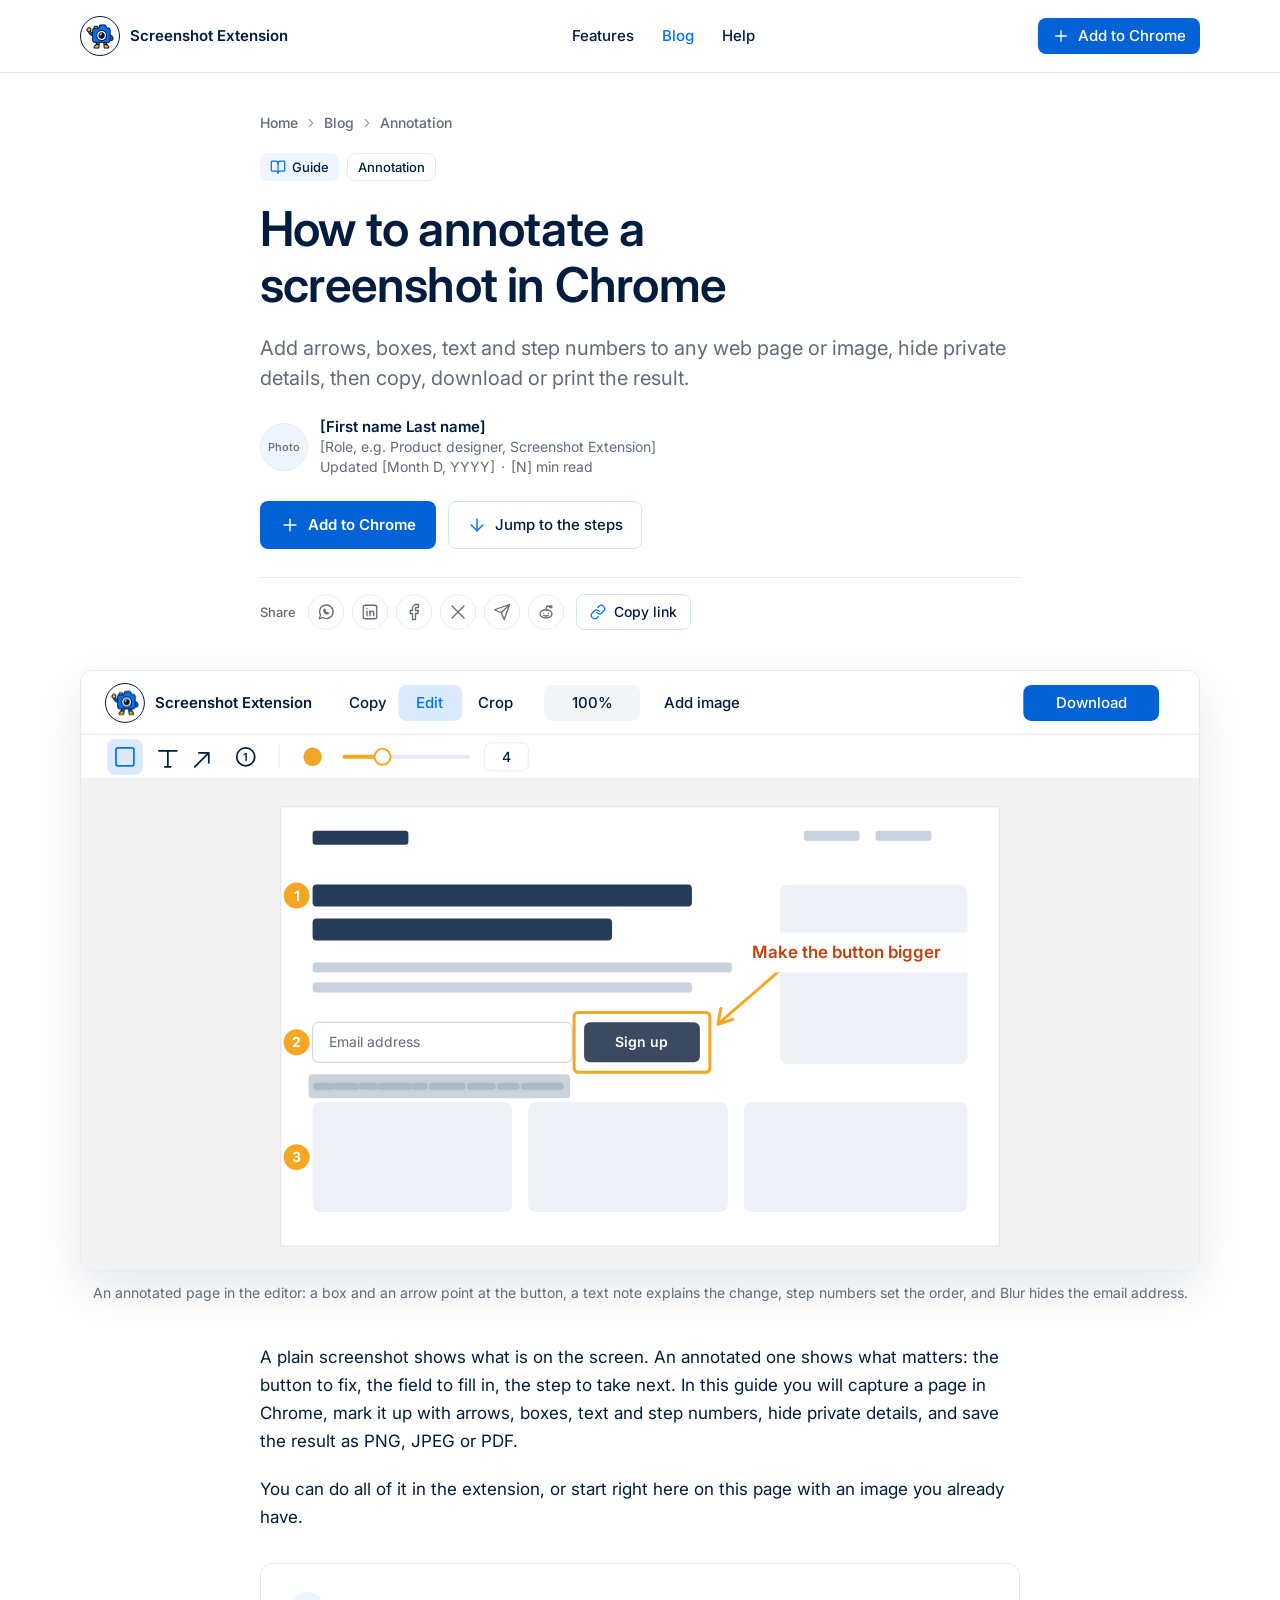
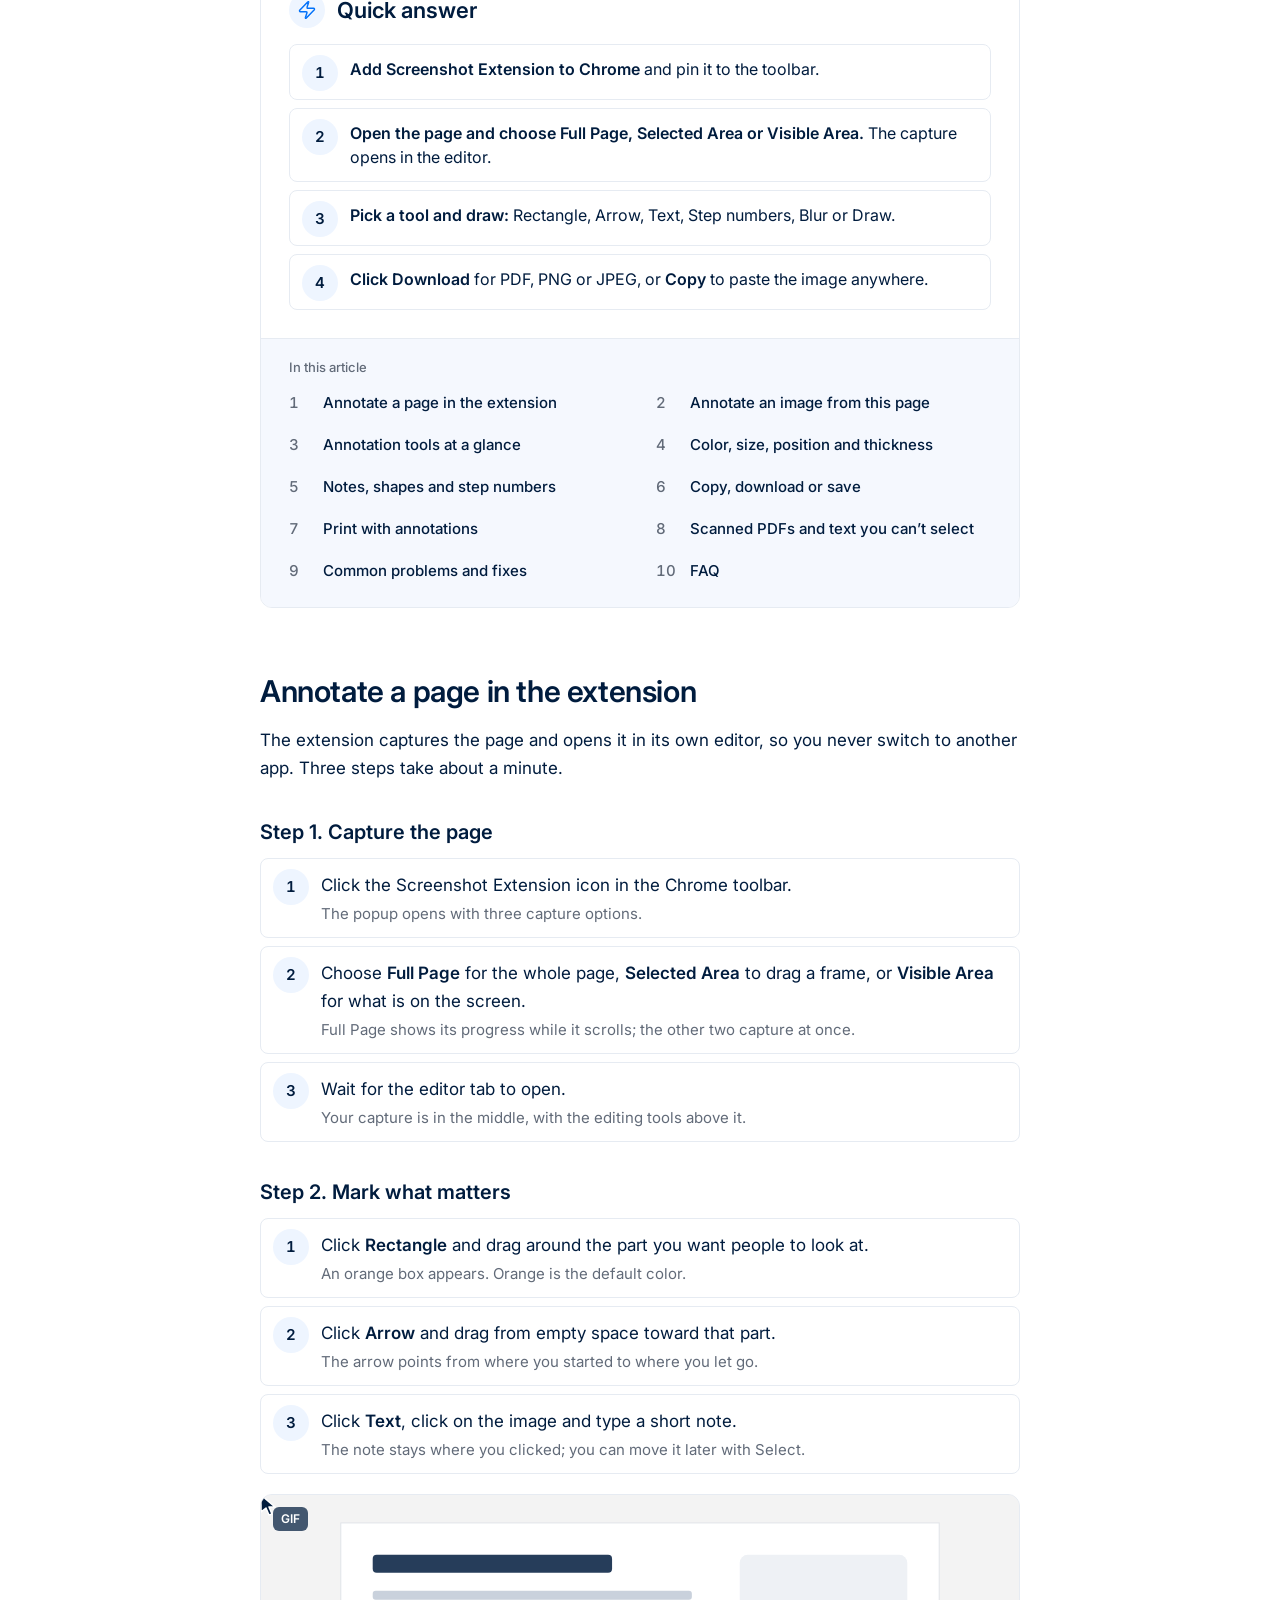
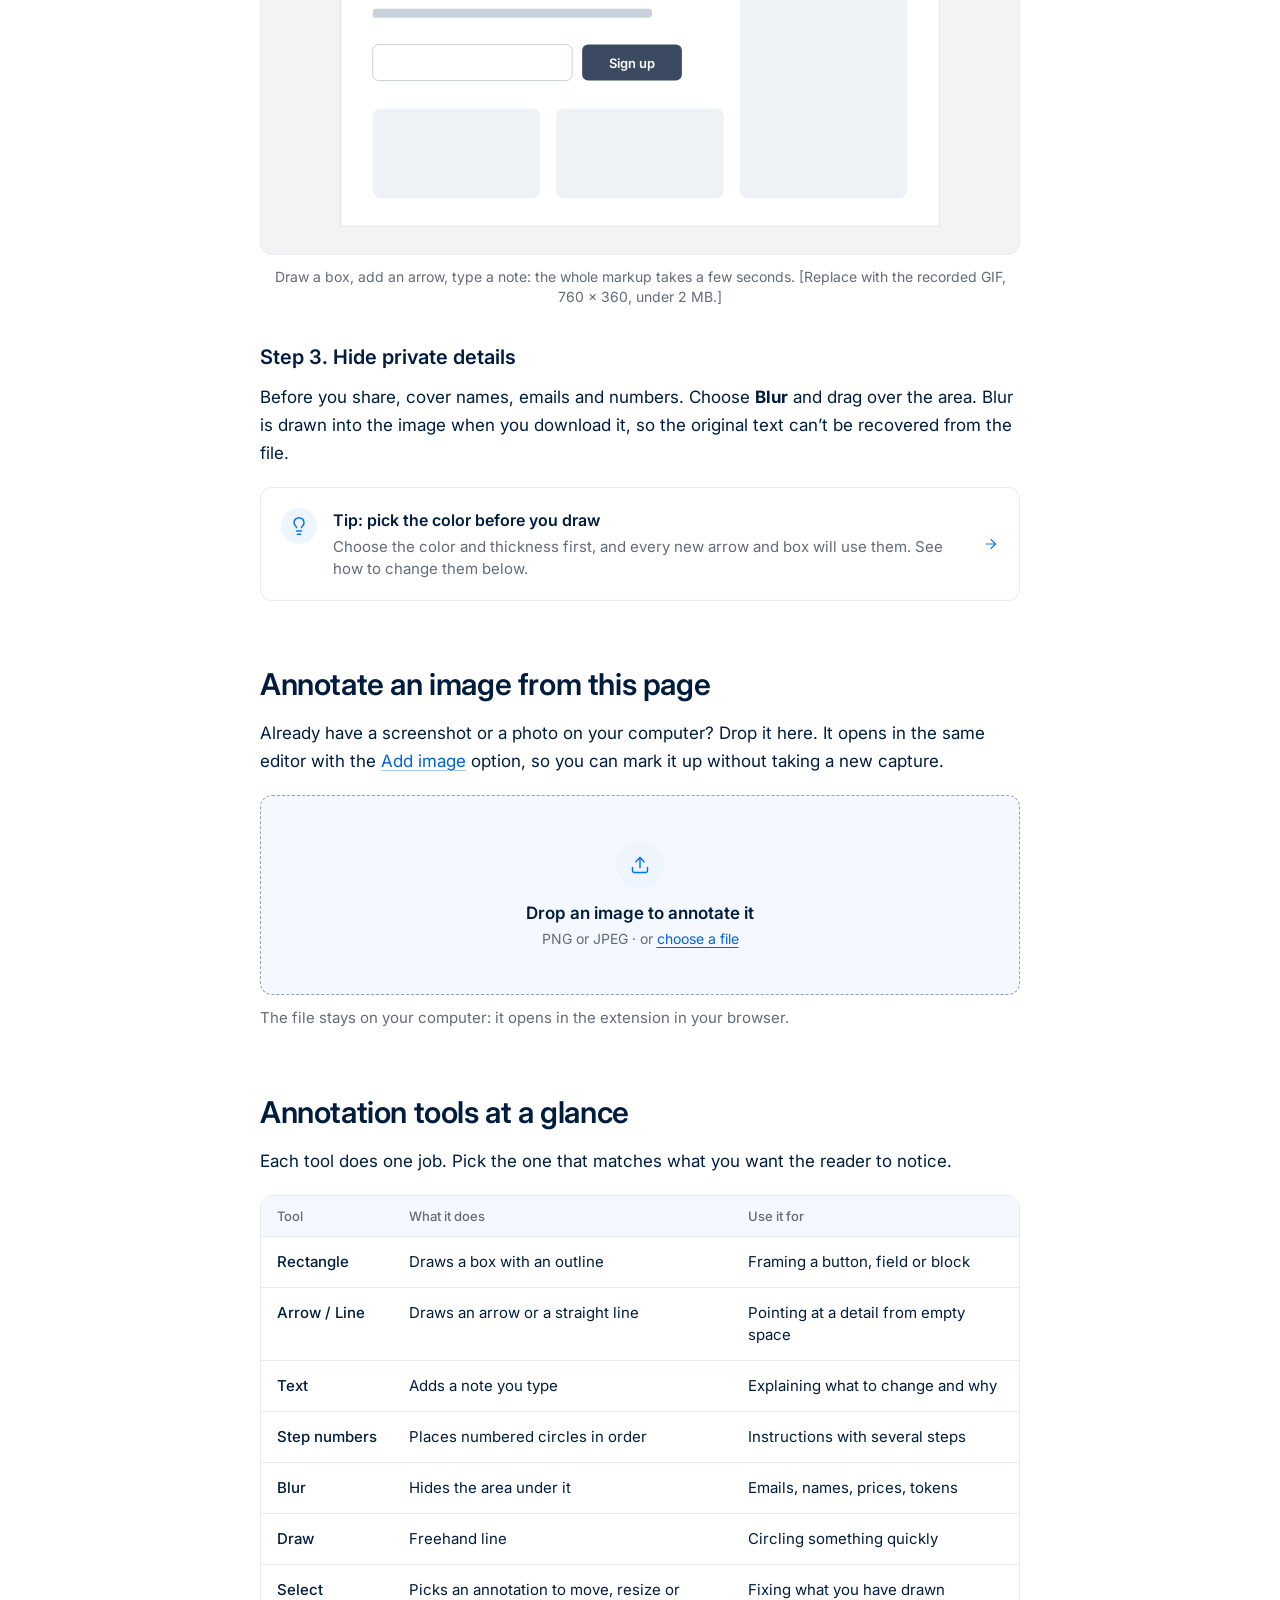
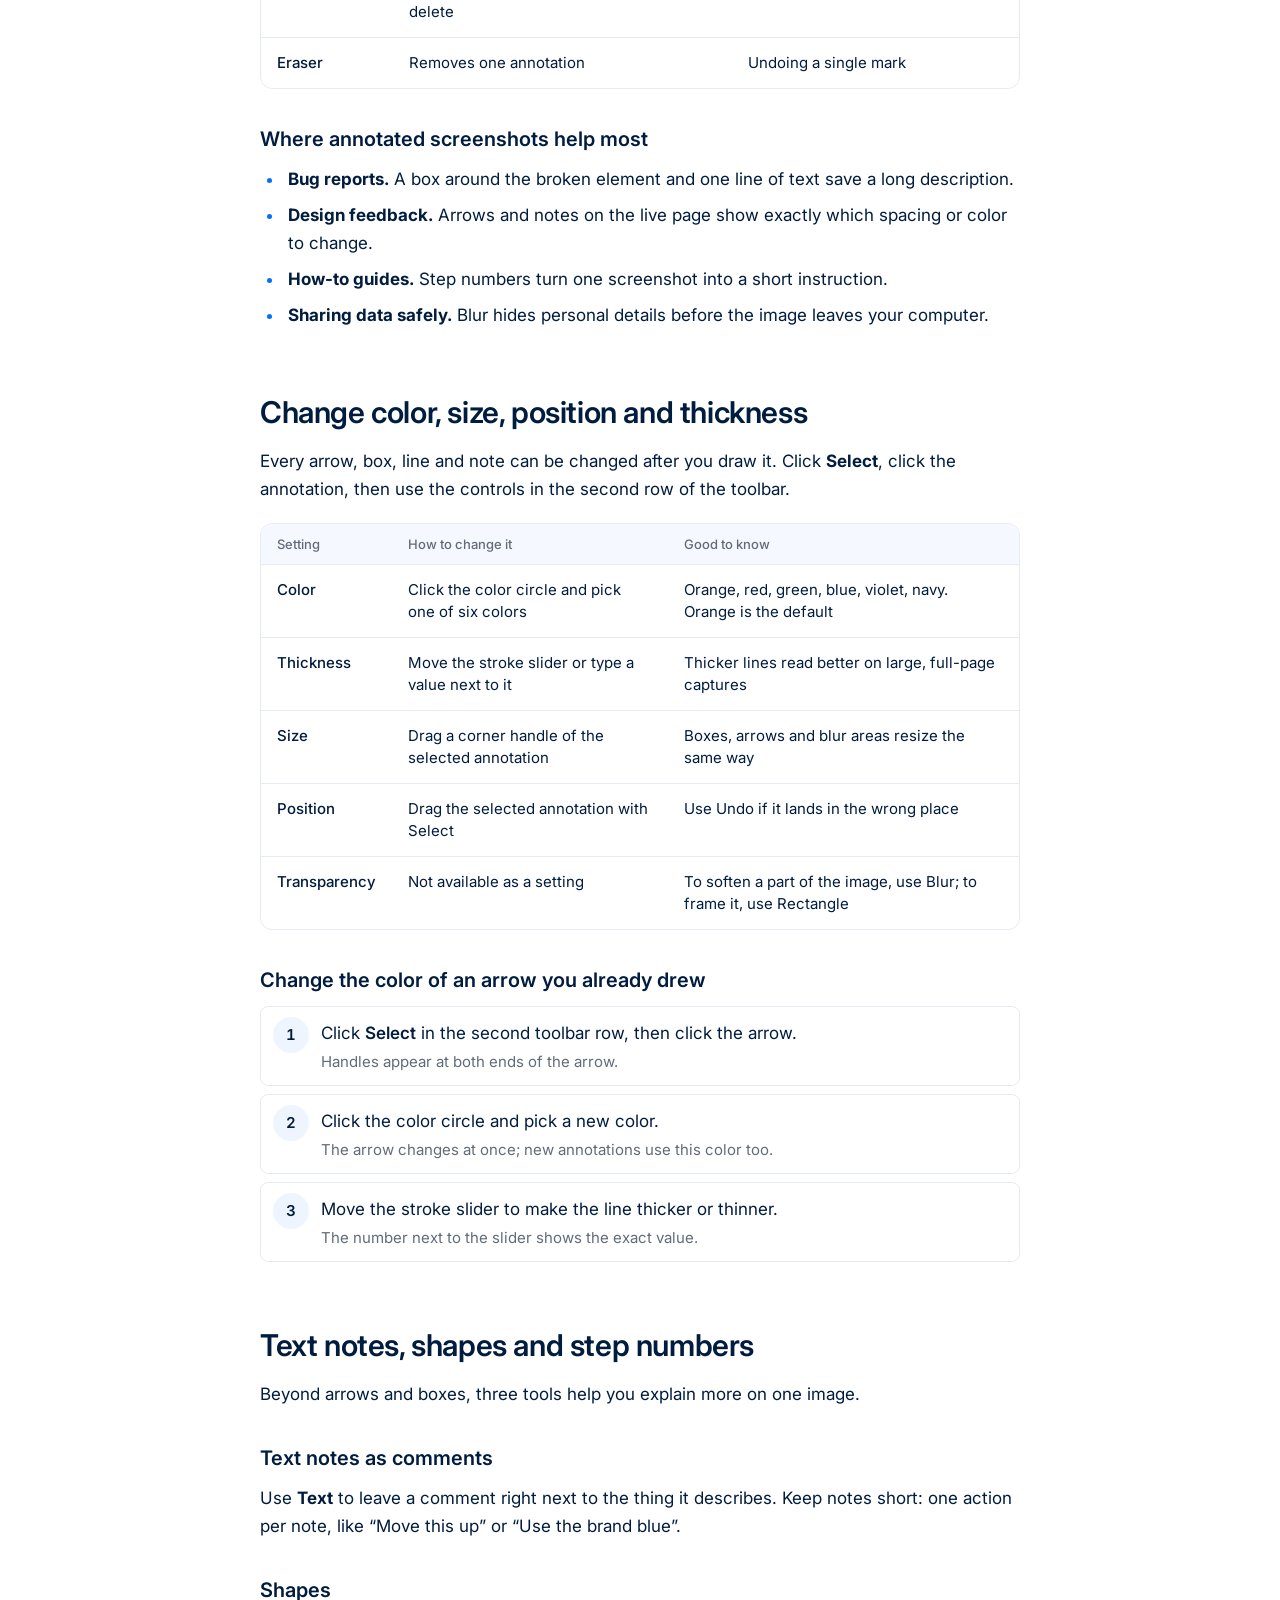
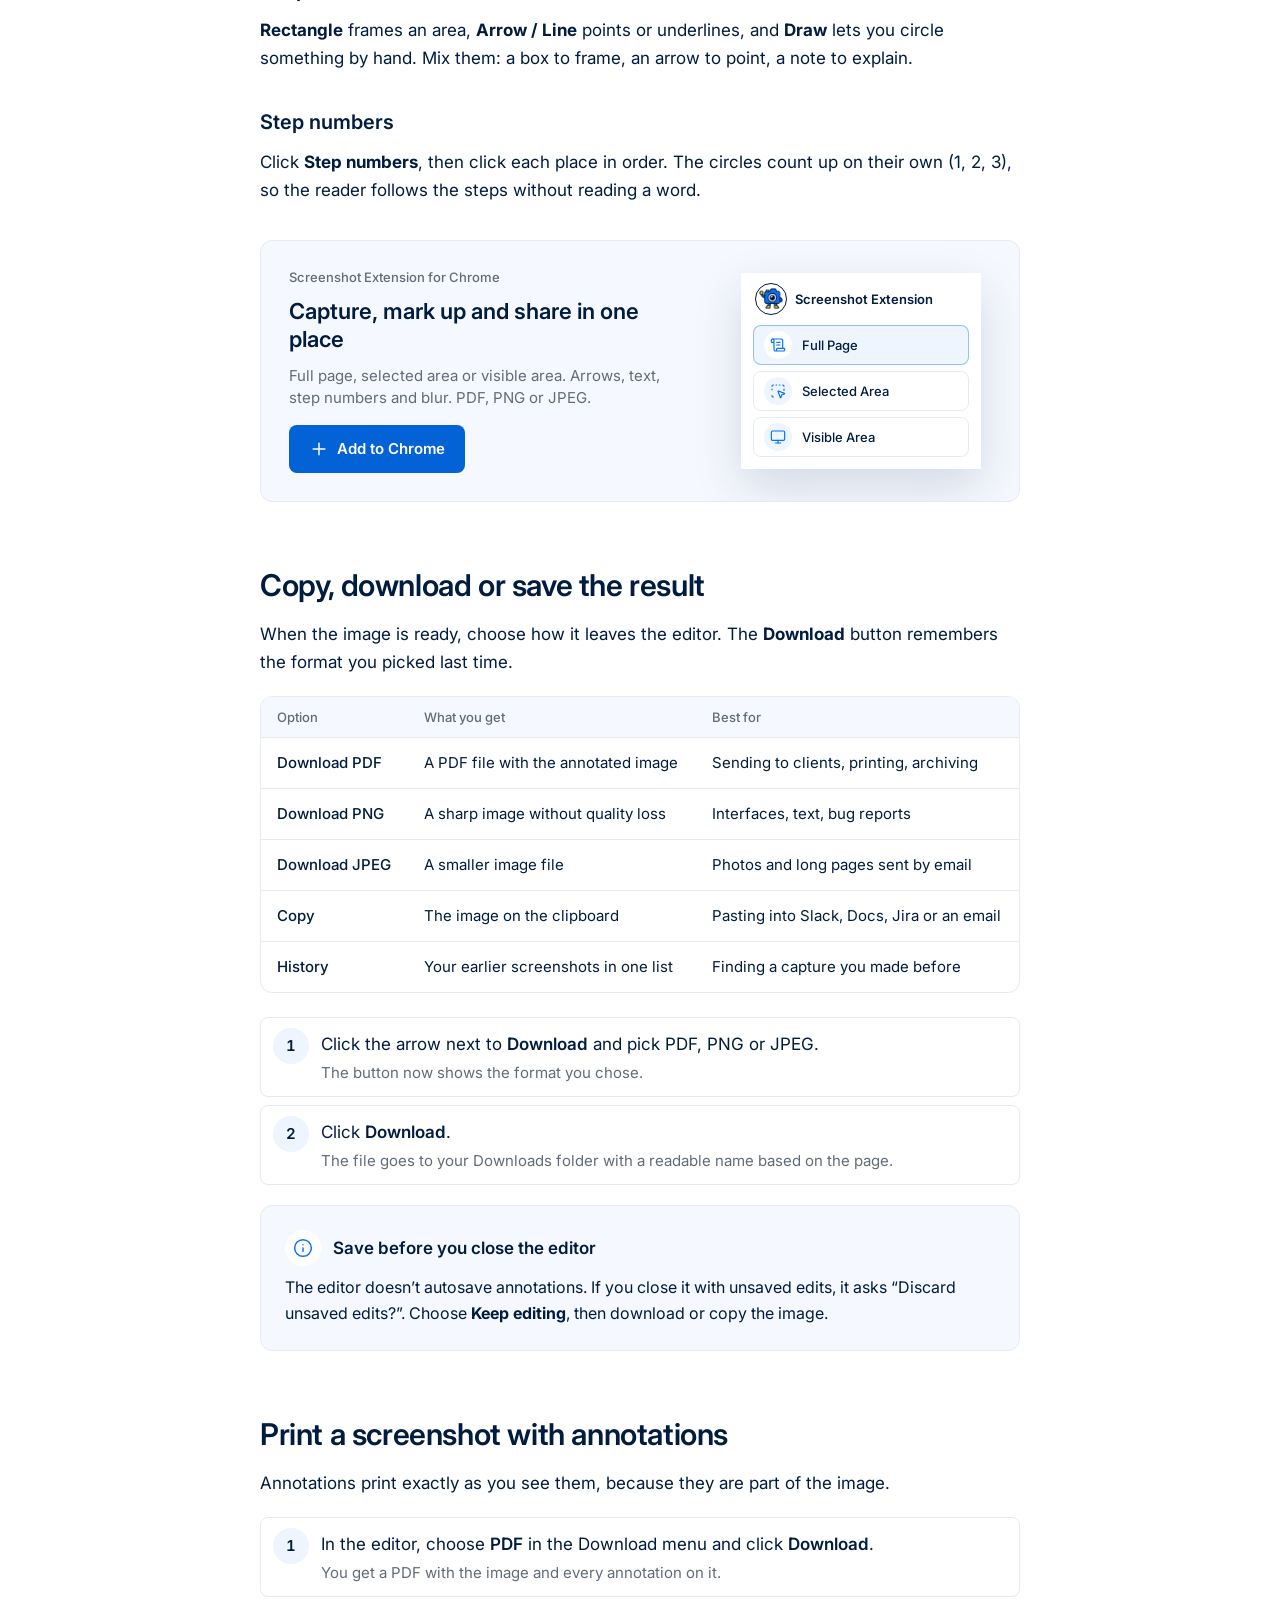
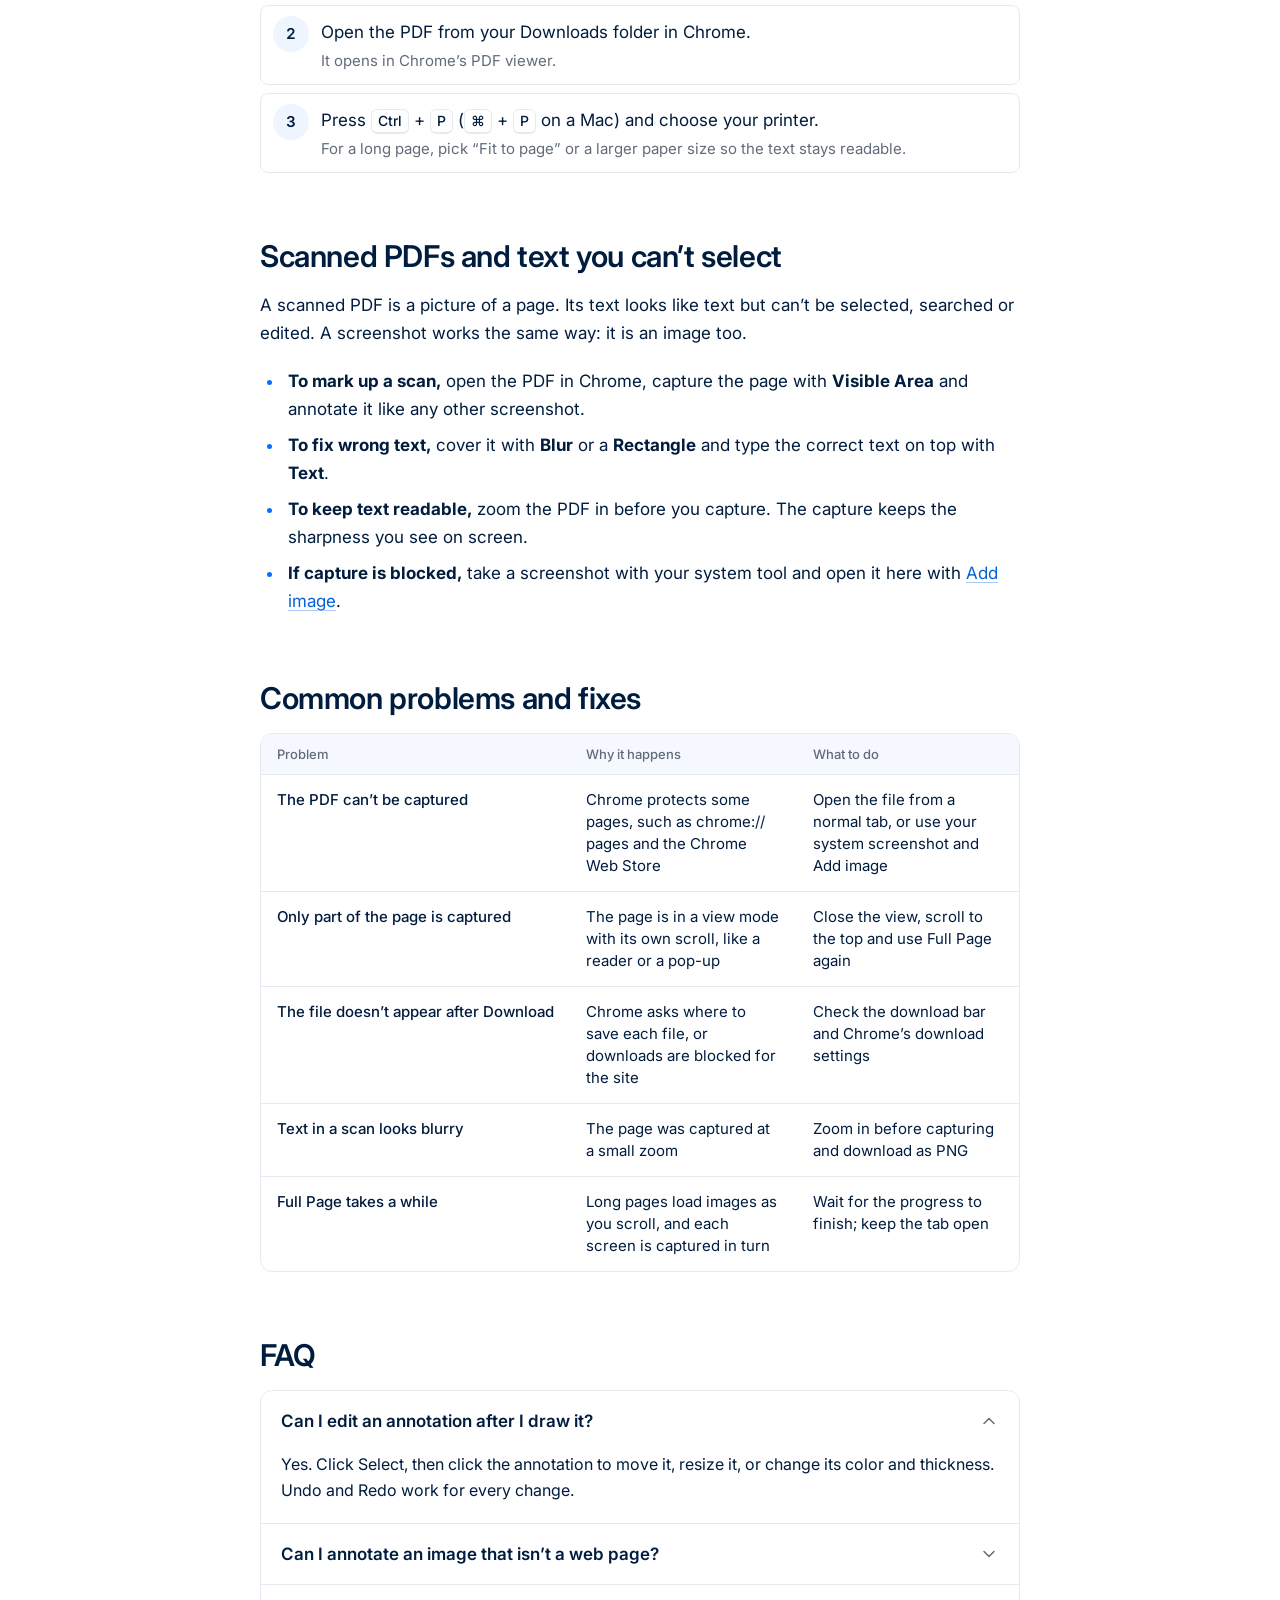
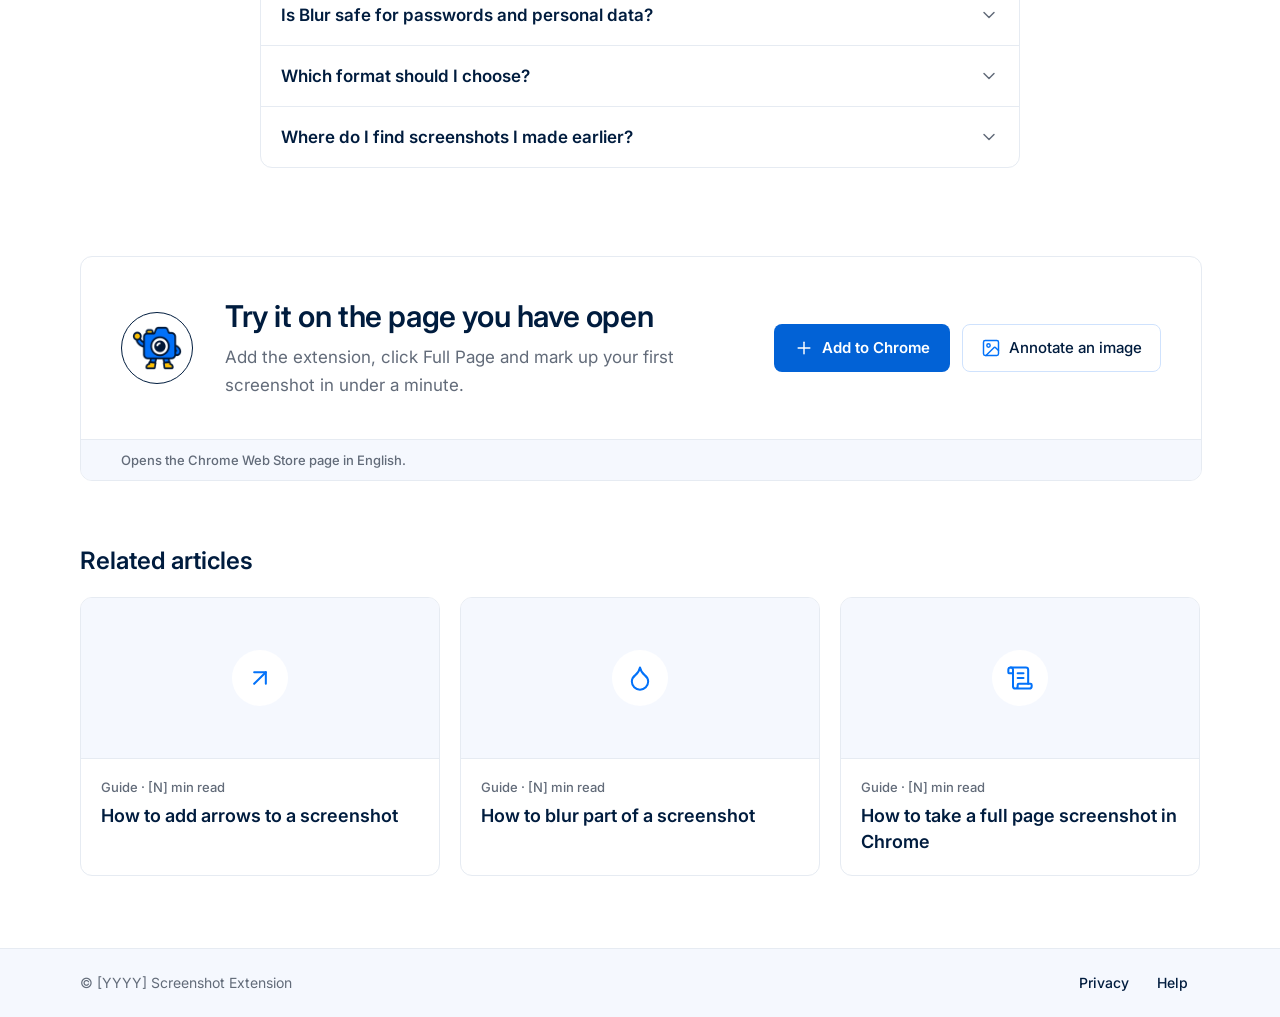
==== article-template/index.html @ 95da374b "Add article template preview with noindex" ====
<!doctype html>
<html lang="en">
<head>
<meta charset="utf-8">
<meta name="robots" content="noindex, nofollow, noimageindex">
<meta name="viewport" content="width=device-width, initial-scale=1">
<title>How to annotate a screenshot in Chrome — Screenshot Extension</title>
<meta name="description" content="Add arrows, boxes, text and step numbers to any web page or image, hide private details, then copy, download or print the result.">
<link rel="preconnect" href="https://fonts.googleapis.com">
<link rel="preconnect" href="https://fonts.gstatic.com" crossorigin>
<link rel="stylesheet" href="https://fonts.googleapis.com/css2?family=Inter:wght@400;500;600&amp;display=swap">
<link rel="stylesheet" href="styles.css">
<script src="script.js" defer></script>
</head>
<body>

<div style="width: 100%; background: #FFFFFF;">

<!-- ============ SITE HEADER ============ -->
<header style="border-bottom: 1px solid #E6EBF2; background: #FFFFFF;">
 <div class="wrap" style="height: 72px; display: flex; align-items: center; justify-content: space-between; gap: 16px;">
  <a href="#" style="display: flex; align-items: center; gap: 10px;" aria-label="Screenshot Extension home">
   <span style="width: 40px; height: 40px; flex-shrink: 0; display: grid; place-items: center; border: 1px solid #001C3E; border-radius: 50%; box-sizing: border-box;"><img src="assets/mascot.png" alt="" style="width: 28px; height: 25px; object-fit: contain; display: block;"></span>
   <span class="hide-xs" style="font-weight: 600; font-size: 15px; line-height: 20px; color: #001C3E; white-space: nowrap;">Screenshot Extension</span>
  </a>
  <nav aria-label="Site" class="hide-sm" style="display: flex; align-items: center; gap: 4px;">
   <a class="nav-link" href="#">Features</a>
   <a class="nav-link" href="#" aria-current="page" style="color: #0372F9;">Blog</a>
   <a class="nav-link" href="#">Help</a>
  </nav>
  <a class="btn-primary sm" href="https://chromewebstore.google.com/detail/screenshot-extension/mfinafjkbligcjbccappofiadgelfnbb?hl=en">
   <svg width="18" height="18" viewBox="0 0 24 24" fill="none" stroke="currentColor" stroke-width="1.75" stroke-linecap="round" stroke-linejoin="round" aria-hidden="true"><path d="M5 12h14"></path><path d="M12 5v14"></path></svg>
   Add to Chrome
  </a>
 </div>
</header>

<main>
<article>

<!-- ============ TOP: HERO ============ -->
<header style="padding: 40px 0 40px;">
 <div class="wrap">
  <div class="col" style="display: flex; flex-direction: column; gap: 20px;">

   <nav aria-label="Breadcrumb">
    <ol style="margin: 0; padding: 0; list-style: none; display: flex; flex-wrap: wrap; align-items: center; gap: 6px; font-size: 14px; line-height: 20px; font-weight: 500; color: #626B79;">
     <li><a href="#" style="color: #626B79;">Home</a></li>
     <li aria-hidden="true" style="display: flex;"><svg width="14" height="14" viewBox="0 0 24 24" fill="none" stroke="#94A0B2" stroke-width="2" stroke-linecap="round" stroke-linejoin="round"><path d="m9 18 6-6-6-6"></path></svg></li>
     <li><a href="#" style="color: #626B79;">Blog</a></li>
     <li aria-hidden="true" style="display: flex;"><svg width="14" height="14" viewBox="0 0 24 24" fill="none" stroke="#94A0B2" stroke-width="2" stroke-linecap="round" stroke-linejoin="round"><path d="m9 18 6-6-6-6"></path></svg></li>
     <li><a href="#" style="color: #626B79;">Annotation</a></li>
    </ol>
   </nav>

   <div style="display: flex; flex-wrap: wrap; gap: 8px;">
    <span class="tag type"><svg width="16" height="16" viewBox="0 0 24 24" fill="none" stroke="#0372F9" stroke-width="1.875" stroke-linecap="round" stroke-linejoin="round" aria-hidden="true"><path d="M12 7v14"></path><path d="M3 18a1 1 0 0 1-1-1V4a1 1 0 0 1 1-1h5a4 4 0 0 1 4 4 4 4 0 0 1 4-4h5a1 1 0 0 1 1 1v13a1 1 0 0 1-1 1h-6a3 3 0 0 0-3 3 3 3 0 0 0-3-3z"></path></svg>Guide</span>
    <a class="tag cat" href="#">Annotation</a>
   </div>

   <h1 id="article-title" class="h1" style="margin: 0; font-size: 48px; line-height: 56px; font-weight: 600; letter-spacing: -0.8px; color: #001C3E; text-wrap: balance;">How to annotate a screenshot in Chrome</h1>

   <p style="margin: 0; font-size: 20px; line-height: 30px; font-weight: 400; color: #626B79;">Add arrows, boxes, text and step numbers to any web page or image, hide private details, then copy, download or print the result.</p>

   <div style="display: flex; align-items: center; gap: 12px; padding-top: 4px;">
    <div aria-hidden="true" style="width: 48px; height: 48px; flex-shrink: 0; border-radius: 50%; background: #EEF5FF; border: 1px solid #E6EBF2; box-sizing: border-box; display: grid; place-items: center; color: #626B79; font-size: 11px; line-height: 14px; font-weight: 500;">Photo</div>
    <div style="display: flex; flex-direction: column;">
     <a href="#" style="font-size: 15px; line-height: 20px; font-weight: 600;">[First name Last name]</a>
     <span class="meta">[Role, e.g. Product designer, Screenshot Extension]</span>
     <span class="meta" style="display: flex; flex-wrap: wrap; align-items: center; gap: 6px;"><span>Updated <time datetime="2026-10-28">[Month D, YYYY]</time></span><span aria-hidden="true">·</span><span>[N] min read</span></span>
    </div>
   </div>

   <!-- FIXED: the two hero actions (do not restyle, reorder or remove) -->
   <div style="display: flex; flex-wrap: wrap; gap: 12px; padding-top: 4px;">
    <a class="btn-primary" href="https://chromewebstore.google.com/detail/screenshot-extension/mfinafjkbligcjbccappofiadgelfnbb?hl=en">
     <svg width="20" height="20" viewBox="0 0 24 24" fill="none" stroke="currentColor" stroke-width="1.75" stroke-linecap="round" stroke-linejoin="round" aria-hidden="true"><path d="M5 12h14"></path><path d="M12 5v14"></path></svg>
     Add to Chrome
    </a>
    <a class="btn-quiet" href="#steps">
     <svg width="20" height="20" viewBox="0 0 24 24" fill="none" stroke="#0372F9" stroke-width="1.75" stroke-linecap="round" stroke-linejoin="round" aria-hidden="true"><path d="M12 5v14"></path><path d="m19 12-7 7-7-7"></path></svg>
     Jump to the steps
    </a>
   </div>

   <!-- Share panel -->
   <div role="group" aria-label="Share this article" style="display: flex; flex-wrap: wrap; align-items: center; gap: 8px; padding-top: 16px; border-top: 1px solid #E6EBF2; margin-top: 8px;">
    <span style="font-size: 13px; line-height: 16px; font-weight: 500; color: #626B79; margin-right: 4px;">Share</span>
    <a class="share-btn" href="#" aria-label="Share on WhatsApp"><svg viewBox="0 0 24 24" fill="none" stroke="currentColor" stroke-width="1.75" stroke-linecap="round" stroke-linejoin="round" aria-hidden="true"><path d="M3 21l1.65-4.8A9 9 0 1 1 7.8 19.4z"></path><path d="M9 9.5c.3 2.6 2.4 4.8 5 5.1l1.2-1.3-2-1-1 .8a4 4 0 0 1-1.9-1.9l.8-1-1-2z"></path></svg></a>
    <a class="share-btn" href="#" aria-label="Share on LinkedIn"><svg viewBox="0 0 24 24" fill="none" stroke="currentColor" stroke-width="1.75" stroke-linecap="round" stroke-linejoin="round" aria-hidden="true"><rect x="3" y="3" width="18" height="18" rx="3"></rect><path d="M8 11v6"></path><path d="M8 7.5v.01"></path><path d="M12 17v-6"></path><path d="M12 13.5a2.5 2.5 0 0 1 5 0V17"></path></svg></a>
    <a class="share-btn" href="#" aria-label="Share on Facebook"><svg viewBox="0 0 24 24" fill="none" stroke="currentColor" stroke-width="1.75" stroke-linecap="round" stroke-linejoin="round" aria-hidden="true"><path d="M18 2h-3a5 5 0 0 0-5 5v3H7v4h3v8h4v-8h3l1-4h-4V7a1 1 0 0 1 1-1h3z"></path></svg></a>
    <a class="share-btn" href="#" aria-label="Share on X"><svg viewBox="0 0 24 24" fill="none" stroke="currentColor" stroke-width="1.75" stroke-linecap="round" stroke-linejoin="round" aria-hidden="true"><path d="M4 4l16 16"></path><path d="M20 4L4 20"></path></svg></a>
    <a class="share-btn" href="#" aria-label="Share on Telegram"><svg viewBox="0 0 24 24" fill="none" stroke="currentColor" stroke-width="1.75" stroke-linecap="round" stroke-linejoin="round" aria-hidden="true"><path d="m22 2-7 20-4-9-9-4Z"></path><path d="M22 2 11 13"></path></svg></a>
    <a class="share-btn" href="#" aria-label="Share on Reddit"><svg viewBox="0 0 24 24" fill="none" stroke="currentColor" stroke-width="1.75" stroke-linecap="round" stroke-linejoin="round" aria-hidden="true"><ellipse cx="12" cy="14.5" rx="8" ry="5.5"></ellipse><path d="M12 9l1.2-5 4.3 1"></path><circle cx="18.5" cy="5" r="1.5"></circle><path d="M9 16.5c1.8 1 4.2 1 6 0"></path><path d="M9 13.5v.01"></path><path d="M15 13.5v.01"></path></svg></a>
    <button class="btn-quiet sm" type="button" id="copy-link" style="margin-left: 4px;">
     <svg class="ic-copy" width="16" height="16" viewBox="0 0 24 24" fill="none" stroke="#0372F9" stroke-width="1.875" stroke-linecap="round" stroke-linejoin="round" aria-hidden="true"><path d="M10 13a5 5 0 0 0 7.54.54l3-3a5 5 0 0 0-7.07-7.07l-1.72 1.71"></path><path d="M14 11a5 5 0 0 0-7.54-.54l-3 3a5 5 0 0 0 7.07 7.07l1.71-1.71"></path></svg>
     <svg class="ic-done" hidden width="16" height="16" viewBox="0 0 24 24" fill="none" stroke="#0372F9" stroke-width="1.875" stroke-linecap="round" stroke-linejoin="round" aria-hidden="true"><path d="M20 6 9 17l-5-5"></path></svg>
     <span class="copy-label" aria-live="polite">Copy link</span>
    </button>
   </div>
  </div>
 </div>
</header>

<!-- Large image under H1 -->
<div class="wrap" style="padding-bottom: 40px;">
 <figure class="wide" style="margin: 0 auto;">
  <div style="border: 1px solid #E6EBF2; border-radius: 12px; overflow: hidden; background: #FFFFFF; box-shadow: 0 18px 46px rgba(3,32,72,.10);">
   <svg viewBox="0 0 1120 600" style="display: block; width: 100%; height: auto;" role="img" aria-label="The Screenshot Extension editor with a web page annotated: an orange box around a button, an arrow, a text note, three step numbers and a blurred email address" font-family="Inter, system-ui, sans-serif">
    <rect width="1120" height="600" fill="#FFFFFF"></rect>
    <circle cx="44" cy="32" r="19.5" fill="#FFFFFF" stroke="#001C3E"></circle>
    <image href="assets/mascot.png" x="30" y="19.5" width="28" height="25"></image>
    <text x="74" y="37" font-size="15" font-weight="600" fill="#001C3E">Screenshot Extension</text>
    <text x="268" y="37" font-size="15" font-weight="500" fill="#001C3E">Copy</text>
    <rect x="318" y="14" width="64" height="36" rx="8" fill="#DCEAFE"></rect>
    <text x="336" y="37" font-size="15" font-weight="500" fill="#0372F9">Edit</text>
    <text x="398" y="37" font-size="15" font-weight="500" fill="#001C3E">Crop</text>
    <rect x="464" y="14" width="96" height="36" rx="8" fill="#F3F5F8"></rect>
    <text x="512" y="37" font-size="15" font-weight="500" fill="#001C3E" text-anchor="middle">100%</text>
    <text x="584" y="37" font-size="15" font-weight="500" fill="#001C3E">Add image</text>
    <rect x="944" y="14" width="136" height="36" rx="8" fill="#0262D6"></rect>
    <text x="1012" y="37" font-size="15" font-weight="500" fill="#FFFFFF" text-anchor="middle">Download</text>
    <rect y="63" width="1120" height="1" fill="#E6EBF2"></rect>
    <rect x="26" y="68" width="36" height="36" rx="8" fill="#DCEAFE"></rect>
    <rect x="35" y="77" width="18" height="18" rx="2" fill="none" stroke="#0372F9" stroke-width="1.75"></rect>
    <path d="M78 80h18M87 80v16M84 96h6" stroke="#001C3E" stroke-width="1.75" stroke-linecap="round" fill="none"></path>
    <path d="M114 96l14-14M118 82h10v10" stroke="#001C3E" stroke-width="1.75" stroke-linecap="round" stroke-linejoin="round" fill="none"></path>
    <circle cx="165" cy="86" r="9" fill="none" stroke="#001C3E" stroke-width="1.75"></circle>
    <text x="165" y="90.5" font-size="11" font-weight="600" fill="#001C3E" text-anchor="middle">1</text>
    <rect x="198" y="74" width="1" height="24" fill="#E6EBF2"></rect>
    <circle cx="232" cy="86" r="9" fill="#F5A623" stroke="rgba(0,28,62,.14)"></circle>
    <rect x="262" y="84" width="128" height="4" rx="2" fill="#E6EBF2"></rect>
    <rect x="262" y="84" width="40" height="4" rx="2" fill="#F5A623"></rect>
    <circle cx="302" cy="86" r="8" fill="#FFFFFF" stroke="#F5A623" stroke-width="2"></circle>
    <rect x="404" y="72" width="44" height="28" rx="6" fill="#FFFFFF" stroke="#E6EBF2"></rect>
    <text x="426" y="91" font-size="14" font-weight="500" fill="#001C3E" text-anchor="middle">4</text>
    <rect y="107" width="1120" height="1" fill="#E6EBF2"></rect>
    <rect y="108" width="1120" height="492" fill="#F3F3F3"></rect>
    <rect x="200" y="136" width="720" height="440" fill="#FFFFFF" stroke="#E1E4E9"></rect>
    <rect x="232" y="160" width="96" height="14" rx="3" fill="#001C3E" opacity=".85"></rect>
    <rect x="724" y="160" width="56" height="10" rx="3" fill="#C9D1DC"></rect>
    <rect x="796" y="160" width="56" height="10" rx="3" fill="#C9D1DC"></rect>
    <rect x="232" y="214" width="380" height="22" rx="4" fill="#001C3E" opacity=".85"></rect>
    <rect x="232" y="248" width="300" height="22" rx="4" fill="#001C3E" opacity=".85"></rect>
    <rect x="232" y="292" width="420" height="10" rx="3" fill="#C9D1DC"></rect>
    <rect x="232" y="312" width="380" height="10" rx="3" fill="#C9D1DC"></rect>
    <rect x="232" y="352" width="260" height="40" rx="6" fill="#FFFFFF" stroke="#C9D1DC"></rect>
    <text x="248" y="377" font-size="14" fill="#5F6B7A">Email address</text>
    <rect x="504" y="352" width="116" height="40" rx="6" fill="#3B4A60"></rect>
    <text x="562" y="377" font-size="14" font-weight="600" fill="#FFFFFF" text-anchor="middle">Sign up</text>
    <rect x="232" y="432" width="200" height="110" rx="8" fill="#EEF1F5"></rect>
    <rect x="448" y="432" width="200" height="110" rx="8" fill="#EEF1F5"></rect>
    <rect x="664" y="432" width="224" height="110" rx="8" fill="#EEF1F5"></rect>
    <rect x="700" y="214" width="188" height="180" rx="8" fill="#EEF1F5"></rect>
    <rect x="232" y="410" width="250" height="12" rx="3" fill="#B7C0CC"></rect>
    <rect x="228" y="404" width="262" height="24" rx="4" fill="#C9D1DC" opacity=".95"></rect>
    <path d="M236 416h14M256 416h20M282 416h12M300 416h28M334 416h10M352 416h30M390 416h22M420 416h16M444 416h36" stroke="#AEB8C5" stroke-width="7" stroke-linecap="round"></path>
    <rect x="494" y="342" width="136" height="60" rx="4" fill="none" stroke="#F5A623" stroke-width="3"></rect>
    <path d="M700 300 L640 352" stroke="#F5A623" stroke-width="3" stroke-linecap="round" fill="none"></path>
    <path d="M641 338 L638 354 L653 349" stroke="#F5A623" stroke-width="3" stroke-linecap="round" stroke-linejoin="round" fill="none"></path>
    <rect x="660" y="262" width="236" height="40" rx="6" fill="#FFFFFF" opacity=".92"></rect>
    <text x="672" y="288" font-size="17" font-weight="600" fill="#C2410C">Make the button bigger</text>
    <circle cx="216" cy="225" r="13" fill="#F5A623"></circle>
    <text x="216" y="230" font-size="14" font-weight="700" fill="#FFFFFF" text-anchor="middle">1</text>
    <circle cx="216" cy="372" r="13" fill="#F5A623"></circle>
    <text x="216" y="377" font-size="14" font-weight="700" fill="#FFFFFF" text-anchor="middle">2</text>
    <circle cx="216" cy="487" r="13" fill="#F5A623"></circle>
    <text x="216" y="492" font-size="14" font-weight="700" fill="#FFFFFF" text-anchor="middle">3</text>
   </svg>
  </div>
  <figcaption class="fig-cap">An annotated page in the editor: a box and an arrow point at the button, a text note explains the change, step numbers set the order, and Blur hides the email address.</figcaption>
 </figure>
</div>

<!-- Intro + Quick answer + Contents -->
<div class="wrap">
 <div class="col">
  <div class="prose">
   <p>A plain screenshot shows what is on the screen. An annotated one shows what matters: the button to fix, the field to fill in, the step to take next. In this guide you will capture a page in Chrome, mark it up with arrows, boxes, text and step numbers, hide private details, and save the result as PNG, JPEG or PDF.</p>
   <p>You can do all of it in the extension, or start right here on this page with an image you already have.</p>
  </div>

  <section id="steps" aria-labelledby="quick-title" style="margin-top: 32px; border: 1px solid #E6EBF2; border-radius: 12px; overflow: hidden;">
   <div style="padding: 28px; display: flex; flex-direction: column; gap: 16px;">
    <div style="display: flex; align-items: center; gap: 12px;">
     <span class="tile"><svg viewBox="0 0 24 24" fill="none" stroke="currentColor" stroke-width="1.75" stroke-linecap="round" stroke-linejoin="round" aria-hidden="true"><path d="M4 14a1 1 0 0 1-.78-1.63l9.9-10.2a.5.5 0 0 1 .86.46l-1.92 6.02A1 1 0 0 0 13 10h7a1 1 0 0 1 .78 1.63l-9.9 10.2a.5.5 0 0 1-.86-.46l1.92-6.02A1 1 0 0 0 11 14z"></path></svg></span>
     <h2 id="quick-title" style="margin: 0; font-size: 22px; line-height: 28px; font-weight: 600;">Quick answer</h2>
    </div>
    <ol class="steps" style="margin: 0; font-size: 16px; line-height: 24px;">
     <li><b>Add Screenshot Extension to Chrome</b> and pin it to the toolbar.</li>
     <li><b>Open the page and choose Full Page, Selected Area or Visible Area.</b> The capture opens in the editor.</li>
     <li><b>Pick a tool and draw:</b> Rectangle, Arrow, Text, Step numbers, Blur or Draw.</li>
     <li><b>Click Download</b> for PDF, PNG or JPEG, or <b>Copy</b> to paste the image anywhere.</li>
    </ol>
   </div>
   <nav aria-labelledby="toc-title" style="background: #F5F8FE; border-top: 1px solid #E6EBF2; padding: 20px 16px 16px;">
    <h2 id="toc-title" style="margin: 0 12px 8px; font-size: 13px; line-height: 16px; font-weight: 500; color: #626B79;">In this article</h2>
    <ol style="margin: 0; padding: 0; list-style: none; display: grid; grid-template-columns: repeat(auto-fit, minmax(300px, 1fr)); gap: 2px 8px;">
     <li><a class="toc-link" href="#in-extension"><span class="toc-n">1</span>Annotate a page in the extension</a></li>
     <li><a class="toc-link" href="#on-site"><span class="toc-n">2</span>Annotate an image from this page</a></li>
     <li><a class="toc-link" href="#tools"><span class="toc-n">3</span>Annotation tools at a glance</a></li>
     <li><a class="toc-link" href="#settings"><span class="toc-n">4</span>Color, size, position and thickness</a></li>
     <li><a class="toc-link" href="#more"><span class="toc-n">5</span>Notes, shapes and step numbers</a></li>
     <li><a class="toc-link" href="#save"><span class="toc-n">6</span>Copy, download or save</a></li>
     <li><a class="toc-link" href="#print"><span class="toc-n">7</span>Print with annotations</a></li>
     <li><a class="toc-link" href="#pdf"><span class="toc-n">8</span>Scanned PDFs and text you can’t select</a></li>
     <li><a class="toc-link" href="#problems"><span class="toc-n">9</span>Common problems and fixes</a></li>
     <li><a class="toc-link" href="#faq"><span class="toc-n">10</span>FAQ</a></li>
    </ol>
   </nav>
  </section>
 </div>
</div>

<!-- ============ MAIN CONTENT ============ -->
<div class="wrap" style="padding-bottom: 32px;">
 <div class="col prose">

  <h2 id="in-extension">Annotate a page in the extension</h2>
  <p>The extension captures the page and opens it in its own editor, so you never switch to another app. Three steps take about a minute.</p>

  <h3>Step 1. Capture the page</h3>
  <ol class="steps">
   <li>Click the Screenshot Extension icon in the Chrome toolbar.<span class="result">The popup opens with three capture options.</span></li>
   <li>Choose <b>Full Page</b> for the whole page, <b>Selected Area</b> to drag a frame, or <b>Visible Area</b> for what is on the screen.<span class="result">Full Page shows its progress while it scrolls; the other two capture at once.</span></li>
   <li>Wait for the editor tab to open.<span class="result">Your capture is in the middle, with the editing tools above it.</span></li>
  </ol>

  <h3>Step 2. Mark what matters</h3>
  <ol class="steps">
   <li>Click <b>Rectangle</b> and drag around the part you want people to look at.<span class="result">An orange box appears. Orange is the default color.</span></li>
   <li>Click <b>Arrow</b> and drag from empty space toward that part.<span class="result">The arrow points from where you started to where you let go.</span></li>
   <li>Click <b>Text</b>, click on the image and type a short note.<span class="result">The note stays where you clicked; you can move it later with Select.</span></li>
  </ol>

  <figure style="margin: 8px 0 28px;">
   <div style="position: relative; border: 1px solid #E6EBF2; border-radius: 12px; overflow: hidden; background: #F3F3F3;">
    <svg viewBox="0 0 760 360" style="display: block; width: 100%; height: auto;" role="img" aria-label="Animation: a box is drawn around a button, then an arrow and a text note are added" font-family="Inter, system-ui, sans-serif">
     <rect width="760" height="360" fill="#F3F3F3"></rect>
     <rect x="80" y="28" width="600" height="304" fill="#FFFFFF" stroke="#E1E4E9"></rect>
     <rect x="112" y="60" width="240" height="18" rx="4" fill="#001C3E" opacity=".85"></rect>
     <rect x="112" y="96" width="320" height="9" rx="3" fill="#C9D1DC"></rect>
     <rect x="112" y="114" width="280" height="9" rx="3" fill="#C9D1DC"></rect>
     <rect x="112" y="150" width="200" height="36" rx="6" fill="#FFFFFF" stroke="#C9D1DC"></rect>
     <rect x="322" y="150" width="100" height="36" rx="6" fill="#3B4A60"></rect>
     <text x="372" y="173" font-size="13" font-weight="600" fill="#FFFFFF" text-anchor="middle">Sign up</text>
     <rect x="112" y="214" width="168" height="90" rx="8" fill="#EEF1F5"></rect>
     <rect x="296" y="214" width="168" height="90" rx="8" fill="#EEF1F5"></rect>
     <rect x="480" y="60" width="168" height="244" rx="8" fill="#EEF1F5"></rect>
     <rect class="demo-rect" x="312" y="141" width="120" height="54" rx="4" fill="none" stroke="#F5A623" stroke-width="3"></rect>
     <path class="demo-arrow" d="M560 112 L446 196" stroke="#F5A623" stroke-width="3" stroke-linecap="round" fill="none"></path>
     <g class="demo-label"><rect x="494" y="84" width="176" height="32" rx="6" fill="#FFFFFF"></rect><text x="504" y="105" font-size="15" font-weight="600" fill="#C2410C">Make it bigger</text></g>
     <g class="demo-cursor"><path d="M0 0 L0 17 L5 13 L8 20 L11 19 L8 12 L14 12 Z" fill="#001C3E" stroke="#FFFFFF" stroke-width="1.5" stroke-linejoin="round"></path></g>
    </svg>
    <span style="position: absolute; left: 12px; top: 12px; display: inline-flex; align-items: center; height: 24px; padding: 0 8px; border-radius: 6px; background: rgba(0,28,62,.72); color: #FFFFFF; font-size: 12px; line-height: 16px; font-weight: 600;">GIF</span>
   </div>
   <figcaption class="fig-cap">Draw a box, add an arrow, type a note: the whole markup takes a few seconds. [Replace with the recorded GIF, 760 × 360, under 2 MB.]</figcaption>
  </figure>

  <h3>Step 3. Hide private details</h3>
  <p>Before you share, cover names, emails and numbers. Choose <b>Blur</b> and drag over the area. Blur is drawn into the image when you download it, so the original text can’t be recovered from the file.</p>

  <a class="callout" href="#settings">
   <span class="tile"><svg viewBox="0 0 24 24" fill="none" stroke="currentColor" stroke-width="1.75" stroke-linecap="round" stroke-linejoin="round" aria-hidden="true"><path d="M15 14c.2-1 .7-1.7 1.5-2.5 1-.9 1.5-2.2 1.5-3.5A6 6 0 0 0 6 8c0 1 .2 2.2 1.5 3.5.7.7 1.3 1.5 1.5 2.5"></path><path d="M9 18h6"></path><path d="M10 22h4"></path></svg></span>
   <span style="display: flex; flex-direction: column; gap: 4px;">
    <span style="font-weight: 600; font-size: 16px; line-height: 24px;">Tip: pick the color before you draw</span>
    <span style="font-size: 15px; line-height: 22px; color: #626B79;">Choose the color and thickness first, and every new arrow and box will use them. See how to change them below.</span>
   </span>
   <svg class="go" width="20" height="20" viewBox="0 0 24 24" fill="none" stroke="currentColor" stroke-width="1.75" stroke-linecap="round" stroke-linejoin="round" aria-hidden="true"><path d="M5 12h14"></path><path d="m12 5 7 7-7 7"></path></svg>
  </a>

  <h2 id="on-site">Annotate an image from this page</h2>
  <p>Already have a screenshot or a photo on your computer? Drop it here. It opens in the same editor with the <a class="inline" href="#">Add image</a> option, so you can mark it up without taking a new capture.</p>

  <div style="margin: 0 0 12px;">
   <label class="drop" id="drop">
    <input class="sr" type="file" id="drop-input" accept="image/png,image/jpeg">
    <span class="tile" style="width: 48px; height: 48px;"><svg viewBox="0 0 24 24" fill="none" stroke="currentColor" stroke-width="1.75" stroke-linecap="round" stroke-linejoin="round" aria-hidden="true"><path d="M21 15v4a2 2 0 0 1-2 2H5a2 2 0 0 1-2-2v-4"></path><path d="m17 8-5-5-5 5"></path><path d="M12 3v12"></path></svg></span>
    <span class="drop-idle">
     <span class="drop-title" style="display: block; font-weight: 600; font-size: 17px; line-height: 24px;">Drop an image to annotate it</span>
     <span style="font-size: 14px; line-height: 20px; color: #626B79;">PNG or JPEG · or <span style="color: #0262D6; text-decoration: underline; text-underline-offset: 3px;">choose a file</span></span>
    </span>
    <span class="drop-done" hidden>
     <span class="drop-file" style="display: block; font-weight: 600; font-size: 17px; line-height: 24px;"></span>
     <span style="font-size: 14px; line-height: 20px; color: #626B79;">Ready to open in the editor</span>
    </span>
   </label>
  </div>
  <div id="drop-actions" hidden>
   <div style="display: flex; flex-wrap: wrap; align-items: center; gap: 12px; margin: 0 0 20px;">
    <a class="btn-quiet sm" href="#">Open in the editor</a>
    <span style="font-size: 14px; line-height: 20px; color: #626B79;">Needs Screenshot Extension. <a class="inline" href="https://chromewebstore.google.com/detail/screenshot-extension/mfinafjkbligcjbccappofiadgelfnbb?hl=en">Add to Chrome</a></span>
   </div>
  </div>
  <p style="font-size: 15px; line-height: 22px; color: #626B79;">The file stays on your computer: it opens in the extension in your browser.</p>

  <h2 id="tools">Annotation tools at a glance</h2>
  <p>Each tool does one job. Pick the one that matches what you want the reader to notice.</p>
  <div class="tbl-box">
   <table class="tbl">
    <thead><tr><th scope="col">Tool</th><th scope="col">What it does</th><th scope="col">Use it for</th></tr></thead>
    <tbody>
     <tr><td>Rectangle</td><td>Draws a box with an outline</td><td>Framing a button, field or block</td></tr>
     <tr><td>Arrow / Line</td><td>Draws an arrow or a straight line</td><td>Pointing at a detail from empty space</td></tr>
     <tr><td>Text</td><td>Adds a note you type</td><td>Explaining what to change and why</td></tr>
     <tr><td>Step numbers</td><td>Places numbered circles in order</td><td>Instructions with several steps</td></tr>
     <tr><td>Blur</td><td>Hides the area under it</td><td>Emails, names, prices, tokens</td></tr>
     <tr><td>Draw</td><td>Freehand line</td><td>Circling something quickly</td></tr>
     <tr><td>Select</td><td>Picks an annotation to move, resize or delete</td><td>Fixing what you have drawn</td></tr>
     <tr><td>Eraser</td><td>Removes one annotation</td><td>Undoing a single mark</td></tr>
    </tbody>
   </table>
  </div>

  <h3>Where annotated screenshots help most</h3>
  <ul>
   <li><b>Bug reports.</b> A box around the broken element and one line of text save a long description.</li>
   <li><b>Design feedback.</b> Arrows and notes on the live page show exactly which spacing or color to change.</li>
   <li><b>How-to guides.</b> Step numbers turn one screenshot into a short instruction.</li>
   <li><b>Sharing data safely.</b> Blur hides personal details before the image leaves your computer.</li>
  </ul>

  <h2 id="settings">Change color, size, position and thickness</h2>
  <p>Every arrow, box, line and note can be changed after you draw it. Click <b>Select</b>, click the annotation, then use the controls in the second row of the toolbar.</p>
  <div class="tbl-box">
   <table class="tbl">
    <thead><tr><th scope="col">Setting</th><th scope="col">How to change it</th><th scope="col">Good to know</th></tr></thead>
    <tbody>
     <tr><td>Color</td><td>Click the color circle and pick one of six colors</td><td>Orange, red, green, blue, violet, navy. Orange is the default</td></tr>
     <tr><td>Thickness</td><td>Move the stroke slider or type a value next to it</td><td>Thicker lines read better on large, full-page captures</td></tr>
     <tr><td>Size</td><td>Drag a corner handle of the selected annotation</td><td>Boxes, arrows and blur areas resize the same way</td></tr>
     <tr><td>Position</td><td>Drag the selected annotation with Select</td><td>Use Undo if it lands in the wrong place</td></tr>
     <tr><td>Transparency</td><td>Not available as a setting</td><td>To soften a part of the image, use Blur; to frame it, use Rectangle</td></tr>
    </tbody>
   </table>
  </div>

  <h3>Change the color of an arrow you already drew</h3>
  <ol class="steps">
   <li>Click <b>Select</b> in the second toolbar row, then click the arrow.<span class="result">Handles appear at both ends of the arrow.</span></li>
   <li>Click the color circle and pick a new color.<span class="result">The arrow changes at once; new annotations use this color too.</span></li>
   <li>Move the stroke slider to make the line thicker or thinner.<span class="result">The number next to the slider shows the exact value.</span></li>
  </ol>

  <h2 id="more">Text notes, shapes and step numbers</h2>
  <p>Beyond arrows and boxes, three tools help you explain more on one image.</p>
  <h3>Text notes as comments</h3>
  <p>Use <b>Text</b> to leave a comment right next to the thing it describes. Keep notes short: one action per note, like “Move this up” or “Use the brand blue”.</p>
  <h3>Shapes</h3>
  <p><b>Rectangle</b> frames an area, <b>Arrow / Line</b> points or underlines, and <b>Draw</b> lets you circle something by hand. Mix them: a box to frame, an arrow to point, a note to explain.</p>
  <h3>Step numbers</h3>
  <p>Click <b>Step numbers</b>, then click each place in order. The circles count up on their own (1, 2, 3), so the reader follows the steps without reading a word.</p>

  <!-- Promo card: text + image + button -->
  <aside aria-label="Screenshot Extension" style="margin: 36px 0; border: 1px solid #E6EBF2; border-radius: 12px; overflow: hidden; background: #F5F8FE; display: flex; flex-wrap: wrap; align-items: center;">
   <div style="flex: 999 1 320px; min-width: 0; padding: 28px; display: flex; flex-direction: column; gap: 12px; align-items: flex-start;">
    <span style="font-size: 13px; line-height: 16px; font-weight: 500; color: #626B79;">Screenshot Extension for Chrome</span>
    <span style="font-size: 22px; line-height: 28px; font-weight: 600; color: #001C3E;">Capture, mark up and share in one place</span>
    <span style="font-size: 15px; line-height: 22px; color: #626B79;">Full page, selected area or visible area. Arrows, text, step numbers and blur. PDF, PNG or JPEG.</span>
    <a class="btn-primary" href="https://chromewebstore.google.com/detail/screenshot-extension/mfinafjkbligcjbccappofiadgelfnbb?hl=en" style="margin-top: 4px;">
     <svg width="20" height="20" viewBox="0 0 24 24" fill="none" stroke="currentColor" stroke-width="1.75" stroke-linecap="round" stroke-linejoin="round" aria-hidden="true"><path d="M5 12h14"></path><path d="M12 5v14"></path></svg>
     Add to Chrome
    </a>
   </div>
   <div style="flex: 1 1 260px; padding: 28px; display: grid; place-items: center;">
    <div role="img" aria-label="The Screenshot Extension popup" style="width: 240px; background: #FFFFFF; box-shadow: 0 18px 46px rgba(3,32,72,.14); font-size: 13px;">
     <div style="display: flex; align-items: center; gap: 8px; padding: 10px 14px;">
      <span style="width: 32px; height: 32px; display: grid; place-items: center; border: 1px solid #001C3E; border-radius: 50%; box-sizing: border-box;"><img src="assets/mascot.png" alt="" style="width: 24px; height: 21px; object-fit: contain; display: block;"></span>
      <span style="font-weight: 600; font-size: 13px; line-height: 16px;">Screenshot Extension</span>
     </div>
     <div style="display: flex; flex-direction: column; gap: 6px; padding: 0 12px 12px;">
      <div style="display: flex; align-items: center; gap: 10px; height: 40px; padding: 0 10px; background: #EEF5FF; border: 1px solid rgba(3,114,249,.4); border-radius: 8px; box-sizing: border-box; font-weight: 500;"><span style="width: 28px; height: 28px; display: grid; place-items: center; border-radius: 50%; background: #FFFFFF; color: #0372F9;"><svg width="16" height="16" viewBox="0 0 24 24" fill="none" stroke="currentColor" stroke-width="1.75" stroke-linecap="round" stroke-linejoin="round"><path d="M15 12h-5"></path><path d="M15 8h-5"></path><path d="M19 17V5a2 2 0 0 0-2-2H4"></path><path d="M8 21h12a2 2 0 0 0 2-2v-1a1 1 0 0 0-1-1H11a1 1 0 0 0-1 1v1a2 2 0 1 1-4 0V5a2 2 0 1 0-4 0v2a1 1 0 0 0 1 1h3"></path></svg></span>Full Page</div>
      <div style="display: flex; align-items: center; gap: 10px; height: 40px; padding: 0 10px; border: 1px solid #E6EBF2; border-radius: 8px; box-sizing: border-box; font-weight: 500;"><span style="width: 28px; height: 28px; display: grid; place-items: center; border-radius: 50%; background: #EEF5FF; color: #0372F9;"><svg width="16" height="16" viewBox="0 0 24 24" fill="none" stroke="currentColor" stroke-width="1.75" stroke-linecap="round" stroke-linejoin="round"><path d="M5 3a2 2 0 0 0-2 2"></path><path d="M19 3a2 2 0 0 1 2 2"></path><path d="M5 21a2 2 0 0 1-2-2"></path><path d="M9 3h1"></path><path d="M14 3h1"></path><path d="M3 9v1"></path><path d="M21 9v2"></path><path d="M12.034 12.681a.498.498 0 0 1 .647-.647l9 3.5a.5.5 0 0 1-.033.943l-3.444 1.068a1 1 0 0 0-.66.66l-1.067 3.443a.5.5 0 0 1-.943.033z"></path></svg></span>Selected Area</div>
      <div style="display: flex; align-items: center; gap: 10px; height: 40px; padding: 0 10px; border: 1px solid #E6EBF2; border-radius: 8px; box-sizing: border-box; font-weight: 500;"><span style="width: 28px; height: 28px; display: grid; place-items: center; border-radius: 50%; background: #EEF5FF; color: #0372F9;"><svg width="16" height="16" viewBox="0 0 24 24" fill="none" stroke="currentColor" stroke-width="1.75" stroke-linecap="round" stroke-linejoin="round"><rect width="20" height="14" x="2" y="3" rx="2"></rect><path d="M8 21h8"></path><path d="M12 17v4"></path></svg></span>Visible Area</div>
     </div>
    </div>
   </div>
  </aside>

  <h2 id="save">Copy, download or save the result</h2>
  <p>When the image is ready, choose how it leaves the editor. The <b>Download</b> button remembers the format you picked last time.</p>
  <div class="tbl-box">
   <table class="tbl">
    <thead><tr><th scope="col">Option</th><th scope="col">What you get</th><th scope="col">Best for</th></tr></thead>
    <tbody>
     <tr><td>Download PDF</td><td>A PDF file with the annotated image</td><td>Sending to clients, printing, archiving</td></tr>
     <tr><td>Download PNG</td><td>A sharp image without quality loss</td><td>Interfaces, text, bug reports</td></tr>
     <tr><td>Download JPEG</td><td>A smaller image file</td><td>Photos and long pages sent by email</td></tr>
     <tr><td>Copy</td><td>The image on the clipboard</td><td>Pasting into Slack, Docs, Jira or an email</td></tr>
     <tr><td>History</td><td>Your earlier screenshots in one list</td><td>Finding a capture you made before</td></tr>
    </tbody>
   </table>
  </div>
  <ol class="steps">
   <li>Click the arrow next to <b>Download</b> and pick PDF, PNG or JPEG.<span class="result">The button now shows the format you chose.</span></li>
   <li>Click <b>Download</b>.<span class="result">The file goes to your Downloads folder with a readable name based on the page.</span></li>
  </ol>

  <div class="note" role="note">
   <div style="display: flex; align-items: center; gap: 12px; margin-bottom: 8px;">
    <span class="tile" style="background: #FFFFFF;"><svg viewBox="0 0 24 24" fill="none" stroke="currentColor" stroke-width="1.75" stroke-linecap="round" stroke-linejoin="round" aria-hidden="true"><circle cx="12" cy="12" r="10"></circle><path d="M12 16v-4"></path><path d="M12 8h.01"></path></svg></span>
    <span style="font-weight: 600; font-size: 17px; line-height: 24px;">Save before you close the editor</span>
   </div>
   <p style="margin: 0; font-size: 16px; line-height: 26px;">The editor doesn’t autosave annotations. If you close it with unsaved edits, it asks “Discard unsaved edits?”. Choose <b>Keep editing</b>, then download or copy the image.</p>
  </div>

  <h2 id="print">Print a screenshot with annotations</h2>
  <p>Annotations print exactly as you see them, because they are part of the image.</p>
  <ol class="steps">
   <li>In the editor, choose <b>PDF</b> in the Download menu and click <b>Download</b>.<span class="result">You get a PDF with the image and every annotation on it.</span></li>
   <li>Open the PDF from your Downloads folder in Chrome.<span class="result">It opens in Chrome’s PDF viewer.</span></li>
   <li>Press <span class="kbd">Ctrl</span> + <span class="kbd">P</span> (<span class="kbd">⌘</span> + <span class="kbd">P</span> on a Mac) and choose your printer.<span class="result">For a long page, pick “Fit to page” or a larger paper size so the text stays readable.</span></li>
  </ol>

  <h2 id="pdf">Scanned PDFs and text you can’t select</h2>
  <p>A scanned PDF is a picture of a page. Its text looks like text but can’t be selected, searched or edited. A screenshot works the same way: it is an image too.</p>
  <ul>
   <li><b>To mark up a scan,</b> open the PDF in Chrome, capture the page with <b>Visible Area</b> and annotate it like any other screenshot.</li>
   <li><b>To fix wrong text,</b> cover it with <b>Blur</b> or a <b>Rectangle</b> and type the correct text on top with <b>Text</b>.</li>
   <li><b>To keep text readable,</b> zoom the PDF in before you capture. The capture keeps the sharpness you see on screen.</li>
   <li><b>If capture is blocked,</b> take a screenshot with your system tool and open it here with <a class="inline" href="#on-site">Add image</a>.</li>
  </ul>

  <h2 id="problems">Common problems and fixes</h2>
  <div class="tbl-box">
   <table class="tbl">
    <thead><tr><th scope="col">Problem</th><th scope="col">Why it happens</th><th scope="col">What to do</th></tr></thead>
    <tbody>
     <tr><td>The PDF can’t be captured</td><td>Chrome protects some pages, such as chrome:// pages and the Chrome Web Store</td><td>Open the file from a normal tab, or use your system screenshot and Add image</td></tr>
     <tr><td>Only part of the page is captured</td><td>The page is in a view mode with its own scroll, like a reader or a pop-up</td><td>Close the view, scroll to the top and use Full Page again</td></tr>
     <tr><td>The file doesn’t appear after Download</td><td>Chrome asks where to save each file, or downloads are blocked for the site</td><td>Check the download bar and Chrome’s download settings</td></tr>
     <tr><td>Text in a scan looks blurry</td><td>The page was captured at a small zoom</td><td>Zoom in before capturing and download as PNG</td></tr>
     <tr><td>Full Page takes a while</td><td>Long pages load images as you scroll, and each screen is captured in turn</td><td>Wait for the progress to finish; keep the tab open</td></tr>
    </tbody>
   </table>
  </div>

  <h2 id="faq">FAQ</h2>
  <div class="faq">
   <details open>
    <summary>Can I edit an annotation after I draw it?<svg class="chev" width="20" height="20" viewBox="0 0 24 24" fill="none" stroke="currentColor" stroke-width="1.75" stroke-linecap="round" stroke-linejoin="round" aria-hidden="true"><path d="m6 9 6 6 6-6"></path></svg></summary>
    <div class="ans"><p>Yes. Click Select, then click the annotation to move it, resize it, or change its color and thickness. Undo and Redo work for every change.</p></div>
   </details>
   <details>
    <summary>Can I annotate an image that isn’t a web page?<svg class="chev" width="20" height="20" viewBox="0 0 24 24" fill="none" stroke="currentColor" stroke-width="1.75" stroke-linecap="round" stroke-linejoin="round" aria-hidden="true"><path d="m6 9 6 6 6-6"></path></svg></summary>
    <div class="ans"><p>Yes. Use Add image in the popup or the editor, or drop the file on this page. PNG and JPEG files are supported.</p></div>
   </details>
   <details>
    <summary>Is Blur safe for passwords and personal data?<svg class="chev" width="20" height="20" viewBox="0 0 24 24" fill="none" stroke="currentColor" stroke-width="1.75" stroke-linecap="round" stroke-linejoin="round" aria-hidden="true"><path d="m6 9 6 6 6-6"></path></svg></summary>
    <div class="ans"><p>Blur is drawn into the downloaded image. Cover the whole area, including the edges of the text, and check the file before you send it.</p></div>
   </details>
   <details>
    <summary>Which format should I choose?<svg class="chev" width="20" height="20" viewBox="0 0 24 24" fill="none" stroke="currentColor" stroke-width="1.75" stroke-linecap="round" stroke-linejoin="round" aria-hidden="true"><path d="m6 9 6 6 6-6"></path></svg></summary>
    <div class="ans"><p>PNG for interfaces and text, JPEG for photos and smaller files, PDF for printing and sending documents.</p></div>
   </details>
   <details>
    <summary>Where do I find screenshots I made earlier?<svg class="chev" width="20" height="20" viewBox="0 0 24 24" fill="none" stroke="currentColor" stroke-width="1.75" stroke-linecap="round" stroke-linejoin="round" aria-hidden="true"><path d="m6 9 6 6 6-6"></path></svg></summary>
    <div class="ans"><p>Click History in the popup or in the editor toolbar. It lists your earlier captures.</p></div>
   </details>
  </div>

 </div>
</div>

<!-- ============ END: next step ============ -->
<section aria-labelledby="cta-title" style="padding: 32px 0 24px;">
 <div class="wrap">
  <div class="wide" style="border: 1px solid #E6EBF2; border-radius: 12px; overflow: hidden; background: #FFFFFF;">
   <div style="padding: 40px; display: flex; flex-wrap: wrap; align-items: center; gap: 32px;">
    <span style="width: 72px; height: 72px; flex-shrink: 0; display: grid; place-items: center; border: 1px solid #001C3E; border-radius: 50%; box-sizing: border-box;"><img src="assets/mascot.png" alt="" style="width: 50px; height: 45px; object-fit: contain; display: block;"></span>
    <div style="flex: 999 1 360px; min-width: 0;">
     <h2 id="cta-title" style="margin: 0 0 8px; font-size: 30px; line-height: 38px; font-weight: 600; letter-spacing: -0.4px;">Try it on the page you have open</h2>
     <p style="margin: 0; font-size: 17px; line-height: 28px; color: #626B79;">Add the extension, click Full Page and mark up your first screenshot in under a minute.</p>
    </div>
    <div style="display: flex; flex-wrap: wrap; gap: 12px;">
     <a class="btn-primary" href="https://chromewebstore.google.com/detail/screenshot-extension/mfinafjkbligcjbccappofiadgelfnbb?hl=en">
      <svg width="20" height="20" viewBox="0 0 24 24" fill="none" stroke="currentColor" stroke-width="1.75" stroke-linecap="round" stroke-linejoin="round" aria-hidden="true"><path d="M5 12h14"></path><path d="M12 5v14"></path></svg>
      Add to Chrome
     </a>
     <a class="btn-quiet" href="#on-site">
      <svg width="20" height="20" viewBox="0 0 24 24" fill="none" stroke="#0372F9" stroke-width="1.75" stroke-linecap="round" stroke-linejoin="round" aria-hidden="true"><rect width="18" height="18" x="3" y="3" rx="2" ry="2"></rect><circle cx="9" cy="9" r="2"></circle><path d="m21 15-3.086-3.086a2 2 0 0 0-2.828 0L6 21"></path></svg>
      Annotate an image
     </a>
    </div>
   </div>
   <div style="min-height: 41px; background: #F5F8FE; border-top: 1px solid #E6EBF2; box-sizing: border-box; padding: 10px 40px; font-size: 13px; line-height: 20px; font-weight: 500; color: #626B79;">Opens the Chrome Web Store page in English.</div>
  </div>
 </div>
</section>

<!-- ============ END: related articles ============ -->
<section aria-labelledby="rel-title" style="padding: 40px 0 72px;">
 <div class="wrap">
  <div class="wide">
   <h2 id="rel-title" style="margin: 0 0 20px; font-size: 24px; line-height: 32px; font-weight: 600;">Related articles</h2>
   <div style="display: grid; grid-template-columns: repeat(auto-fit, minmax(280px, 1fr)); gap: 20px;">
    <a class="rel" href="#">
     <div style="height: 160px; background: #F5F8FE; border-bottom: 1px solid #E6EBF2; display: grid; place-items: center;"><span class="tile" style="width: 56px; height: 56px; background: #FFFFFF;"><svg viewBox="0 0 24 24" fill="none" stroke="currentColor" stroke-width="1.75" stroke-linecap="round" stroke-linejoin="round" aria-hidden="true" style="width: 28px; height: 28px;"><path d="M7 17 17 7"></path><path d="M7 7h10v10"></path></svg></span></div>
     <div style="padding: 20px; display: flex; flex-direction: column; gap: 8px;">
      <span style="font-size: 13px; line-height: 16px; font-weight: 500; color: #626B79;">Guide · [N] min read</span>
      <span class="rel-t" style="font-size: 18px; line-height: 26px; font-weight: 600;">How to add arrows to a screenshot</span>
     </div>
    </a>
    <a class="rel" href="#">
     <div style="height: 160px; background: #F5F8FE; border-bottom: 1px solid #E6EBF2; display: grid; place-items: center;"><span class="tile" style="width: 56px; height: 56px; background: #FFFFFF;"><svg viewBox="0 0 24 24" fill="none" stroke="currentColor" stroke-width="1.75" stroke-linecap="round" stroke-linejoin="round" aria-hidden="true" style="width: 28px; height: 28px;"><path d="M12 22a7 7 0 0 0 7-7c0-2-1-3.9-3-5.5s-3.5-4-4-6.5c-.5 2.5-2 4.9-4 6.5C6 11.1 5 13 5 15a7 7 0 0 0 7 7z"></path></svg></span></div>
     <div style="padding: 20px; display: flex; flex-direction: column; gap: 8px;">
      <span style="font-size: 13px; line-height: 16px; font-weight: 500; color: #626B79;">Guide · [N] min read</span>
      <span class="rel-t" style="font-size: 18px; line-height: 26px; font-weight: 600;">How to blur part of a screenshot</span>
     </div>
    </a>
    <a class="rel" href="#">
     <div style="height: 160px; background: #F5F8FE; border-bottom: 1px solid #E6EBF2; display: grid; place-items: center;"><span class="tile" style="width: 56px; height: 56px; background: #FFFFFF;"><svg viewBox="0 0 24 24" fill="none" stroke="currentColor" stroke-width="1.75" stroke-linecap="round" stroke-linejoin="round" aria-hidden="true" style="width: 28px; height: 28px;"><path d="M15 12h-5"></path><path d="M15 8h-5"></path><path d="M19 17V5a2 2 0 0 0-2-2H4"></path><path d="M8 21h12a2 2 0 0 0 2-2v-1a1 1 0 0 0-1-1H11a1 1 0 0 0-1 1v1a2 2 0 1 1-4 0V5a2 2 0 1 0-4 0v2a1 1 0 0 0 1 1h3"></path></svg></span></div>
     <div style="padding: 20px; display: flex; flex-direction: column; gap: 8px;">
      <span style="font-size: 13px; line-height: 16px; font-weight: 500; color: #626B79;">Guide · [N] min read</span>
      <span class="rel-t" style="font-size: 18px; line-height: 26px; font-weight: 600;">How to take a full page screenshot in Chrome</span>
     </div>
    </a>
   </div>
  </div>
 </div>
</section>

</article>
</main>

<footer style="border-top: 1px solid #E6EBF2; background: #F5F8FE;">
 <div class="wrap" style="min-height: 64px; display: flex; flex-wrap: wrap; align-items: center; justify-content: space-between; gap: 12px; padding-top: 16px; padding-bottom: 16px;">
  <span style="font-size: 14px; line-height: 20px; color: #626B79;">© [YYYY] Screenshot Extension</span>
  <nav aria-label="Footer" style="display: flex; gap: 4px;">
   <a class="nav-link" href="#" style="font-size: 14px;">Privacy</a>
   <a class="nav-link" href="#" style="font-size: 14px;">Help</a>
  </nav>
 </div>
</footer>

</div>
</body>
</html>
---- article-template/styles.css ----
/* Article template — Screenshot Extension site. Built from the start-popup design (Oct 2026). */
body{margin:0;background:#FFFFFF;color:#001C3E;font-family:Inter,system-ui,-apple-system,'Segoe UI',sans-serif;-webkit-font-smoothing:antialiased}
a{color:#001C3E;text-decoration:none}
a:hover{color:#0372F9}
.wrap{width:100%;max-width:1200px;margin:0 auto;padding:0 40px;box-sizing:border-box}
.col{width:100%;max-width:760px;margin:0 auto}
.wide{width:100%;max-width:1120px;margin:0 auto}
.nav-link{display:inline-flex;align-items:center;height:36px;padding:0 12px;border-radius:8px;font-weight:500;font-size:15px;line-height:20px;transition:background-color 200ms cubic-bezier(0,0,.2,1)}
.nav-link:hover{background:#EEF5FF;color:#001C3E}
.btn-primary{display:inline-flex;align-items:center;gap:8px;height:48px;padding:0 20px;border-radius:8px;background:#0262D6;color:#FFFFFF;font-family:inherit;font-weight:600;font-size:15px;line-height:20px;white-space:nowrap;transition:background-color 200ms cubic-bezier(0,0,.2,1)}
.btn-primary:hover{background:#0254B8;color:#FFFFFF}
.btn-primary.sm{height:36px;padding:0 14px;font-weight:500}
.btn-quiet{display:inline-flex;align-items:center;gap:8px;height:48px;padding:0 18px;border-radius:8px;background:#FFFFFF;border:1px solid #CFE2FD;color:#001C3E;font-family:inherit;font-weight:500;font-size:15px;line-height:20px;box-sizing:border-box;white-space:nowrap;cursor:pointer;transition:background-color 200ms cubic-bezier(0,0,.2,1),border-color 200ms cubic-bezier(0,0,.2,1)}
.btn-quiet:hover{background:#EEF5FF;border-color:rgba(3,114,249,.4);color:#001C3E}
.btn-quiet:active{background:#DCEAFE}
.btn-quiet.sm{height:36px;padding:0 13px;font-size:14px}
.tile{width:36px;height:36px;flex-shrink:0;display:grid;place-items:center;border-radius:50%;background:#EEF5FF;color:#0372F9;transition:background-color 150ms cubic-bezier(.4,0,.2,1)}
.tile svg{width:20px;height:20px}
.tag{display:inline-flex;align-items:center;gap:6px;height:28px;padding:0 10px;border-radius:8px;box-sizing:border-box;font-weight:500;font-size:13px;line-height:16px;white-space:nowrap}
.tag.type{background:#EEF5FF;color:#001C3E}
.tag.cat{border:1px solid #E6EBF2;color:#001C3E}
.tag.cat:hover{background:#EEF5FF;border-color:rgba(3,114,249,.4);color:#001C3E}
.meta{font-size:14px;line-height:20px;color:#626B79}
.share-btn{display:inline-grid;place-items:center;width:36px;height:36px;padding:0;border:1px solid #E6EBF2;border-radius:50%;background:#FFFFFF;color:#626B79;cursor:pointer;box-sizing:border-box;transition:background-color 200ms cubic-bezier(0,0,.2,1),color 200ms cubic-bezier(0,0,.2,1),border-color 200ms cubic-bezier(0,0,.2,1)}
.share-btn:hover{background:#EEF5FF;border-color:rgba(3,114,249,.4);color:#001C3E}
.share-btn:active{background:#DCEAFE}
.share-btn svg{width:18px;height:18px}
.prose{font-size:17px;line-height:28px;color:#001C3E}
.prose p{margin:0 0 20px}
.prose h2{margin:64px 0 16px;font-size:30px;line-height:38px;font-weight:600;letter-spacing:-0.4px;scroll-margin-top:24px}
.prose h3{margin:36px 0 12px;font-size:20px;line-height:28px;font-weight:600;scroll-margin-top:24px}
.prose a.inline{color:#0262D6;text-decoration:underline;text-decoration-color:rgba(2,98,214,.35);text-underline-offset:3px}
.prose a.inline:hover{text-decoration-color:#0262D6}
.prose ul{margin:0 0 20px;padding-left:24px}
.prose ul li{margin:0 0 8px;padding-left:4px}
.prose ul li::marker{color:#0372F9}
.steps{margin:0 0 20px;padding:0;list-style:none;counter-reset:st;display:flex;flex-direction:column;gap:8px}
.steps li{counter-increment:st;position:relative;padding:12px 16px 12px 60px;border:1px solid #E6EBF2;border-radius:8px;min-height:56px;box-sizing:border-box}
.steps li::before{content:counter(st);position:absolute;left:12px;top:10px;width:36px;height:36px;border-radius:50%;background:#EEF5FF;color:#001C3E;font-weight:600;font-size:15px;line-height:36px;text-align:center;font-variant-numeric:tabular-nums}
.steps li b{font-weight:600}
.result{display:block;margin-top:4px;font-size:15px;line-height:22px;color:#626B79}
.tbl-box{margin:0 0 24px;border:1px solid #E6EBF2;border-radius:12px;overflow-x:auto}
.tbl{width:100%;border-collapse:collapse;font-size:15px;line-height:22px;min-width:560px}
.tbl th{background:#F5F8FE;text-align:left;font-weight:500;font-size:13px;line-height:16px;color:#626B79;padding:12px 16px;border-bottom:1px solid #E6EBF2}
.tbl td{padding:14px 16px;border-bottom:1px solid #E6EBF2;vertical-align:top}
.tbl tr:last-child td{border-bottom:0}
.tbl td:first-child{font-weight:500;white-space:nowrap}
.kbd{display:inline-block;padding:0 6px;border:1px solid #E6EBF2;border-bottom-width:2px;border-radius:6px;background:#FFFFFF;font-size:14px;line-height:22px;font-weight:500}
.callout{display:flex;align-items:flex-start;gap:16px;margin:0 0 24px;padding:20px;border:1px solid #E6EBF2;border-radius:12px;background:#FFFFFF;color:#001C3E;transition:background-color 200ms cubic-bezier(0,0,.2,1),border-color 200ms cubic-bezier(0,0,.2,1),box-shadow 200ms cubic-bezier(0,0,.2,1)}
.callout:hover,.callout:focus-visible{background:#EEF5FF;border-color:rgba(3,114,249,.4);box-shadow:0 2px 6px rgba(3,114,249,.08);color:#001C3E}
.callout:focus-visible{box-shadow:0 0 0 2px #FFFFFF,0 0 0 4px #0372F9}
.callout:active{background:#DCEAFE;border-color:rgba(3,114,249,.5)}
.callout:hover .tile,.callout:focus-visible .tile,.callout:active .tile{background:#FFFFFF}
.callout .go{margin-left:auto;align-self:center;color:#0372F9;transition:transform 200ms cubic-bezier(0,0,.2,1)}
.callout:hover .go,.callout:focus-visible .go{transform:translateX(3px)}
.note{margin:0 0 24px;padding:24px;border-radius:12px;background:#F5F8FE;border:1px solid #E6EBF2}
.drop{display:flex;flex-direction:column;align-items:center;justify-content:center;gap:12px;min-height:200px;padding:28px 24px;border:1px dashed #94A0B2;border-radius:12px;background:#F5F8FE;text-align:center;box-sizing:border-box;cursor:pointer;transition:background-color 160ms cubic-bezier(0,0,.2,1),border-color 160ms cubic-bezier(0,0,.2,1)}
.drop:hover{background:#EEF5FF;border-color:#0372F9}
.drop.on{border:2px solid #0372F9;background:#EEF5FF;padding:27px 23px}
.drop:focus-within{box-shadow:0 0 0 2px #FFFFFF,0 0 0 4px #0372F9}
.sr{position:absolute;width:1px;height:1px;padding:0;margin:-1px;overflow:hidden;clip:rect(0,0,0,0);white-space:nowrap;border:0}
.faq{border:1px solid #E6EBF2;border-radius:12px;overflow:hidden;margin:0 0 24px}
.faq details{border-bottom:1px solid #E6EBF2}
.faq details:last-child{border-bottom:0}
.faq summary{list-style:none;display:flex;align-items:center;gap:16px;padding:18px 20px;cursor:pointer;font-weight:600;font-size:17px;line-height:24px;transition:background-color 200ms cubic-bezier(0,0,.2,1)}
.faq summary::-webkit-details-marker{display:none}
.faq summary:hover{background:#EEF5FF}
.faq summary:focus-visible{outline:none;box-shadow:inset 0 0 0 2px #0372F9}
.faq summary .chev{margin-left:auto;flex-shrink:0;color:#626B79;transition:transform 200ms cubic-bezier(0,0,.2,1)}
.faq details[open] summary .chev{transform:rotate(180deg)}
.faq .ans{padding:0 20px 20px;font-size:16px;line-height:26px;color:#001C3E}
.faq .ans p{margin:0}
.toc-link{display:flex;align-items:center;gap:12px;min-height:40px;padding:8px 12px;border-radius:8px;box-sizing:border-box;font-weight:500;font-size:15px;line-height:20px;transition:background-color 200ms cubic-bezier(0,0,.2,1)}
.toc-link:hover{background:#EEF5FF;color:#001C3E}
.toc-n{width:22px;flex-shrink:0;color:#626B79;font-variant-numeric:tabular-nums}
.rel{display:flex;flex-direction:column;border:1px solid #E6EBF2;border-radius:12px;overflow:hidden;background:#FFFFFF;color:#001C3E;transition:border-color 200ms cubic-bezier(0,0,.2,1),box-shadow 200ms cubic-bezier(0,0,.2,1)}
.rel:hover{border-color:rgba(3,114,249,.4);box-shadow:0 2px 6px rgba(3,114,249,.08);color:#001C3E}
.rel:hover .rel-t{color:#0262D6}
.fig-cap{margin-top:12px;font-size:14px;line-height:20px;color:#626B79;text-align:center}
.demo-arrow{stroke-dasharray:240;stroke-dashoffset:240;animation:drawA 6s cubic-bezier(.4,0,.2,1) infinite}
.demo-rect{stroke-dasharray:700;stroke-dashoffset:700;animation:drawR 6s cubic-bezier(.4,0,.2,1) infinite}
.demo-label{opacity:0;animation:showL 6s ease infinite}
.demo-cursor{animation:moveC 6s cubic-bezier(.4,0,.2,1) infinite}
@keyframes drawR{0%,8%{stroke-dashoffset:700}30%,88%{stroke-dashoffset:0}100%{stroke-dashoffset:0;opacity:0}}
@keyframes drawA{0%,38%{stroke-dashoffset:240}58%,88%{stroke-dashoffset:0}100%{stroke-dashoffset:0;opacity:0}}
@keyframes showL{0%,62%{opacity:0}70%,88%{opacity:1}100%{opacity:0}}
@keyframes moveC{0%{transform:translate(170px,150px)}8%{transform:translate(170px,150px)}30%{transform:translate(430px,240px)}38%{transform:translate(560px,120px)}58%{transform:translate(445px,205px)}62%{transform:translate(560px,110px)}100%{transform:translate(560px,110px)}}
a:focus-visible,button:focus-visible{outline:none;box-shadow:0 0 0 2px #FFFFFF,0 0 0 4px #0372F9}
@media (prefers-reduced-motion:reduce){*{transition:none!important;animation:none!important}.demo-arrow,.demo-rect{stroke-dashoffset:0}.demo-label{opacity:1}}
@media (max-width:720px){
 .wrap{padding:0 16px}
 .hide-sm{display:none!important}
}
@media (max-width:420px){
 .hide-xs{display:none!important}
 .h1{font-size:34px!important;line-height:40px!important}
 .prose h2{font-size:26px;line-height:32px}
}

.drop-idle,.drop-done{display:flex;flex-direction:column;gap:4px;align-items:center}
[hidden]{display:none!important}
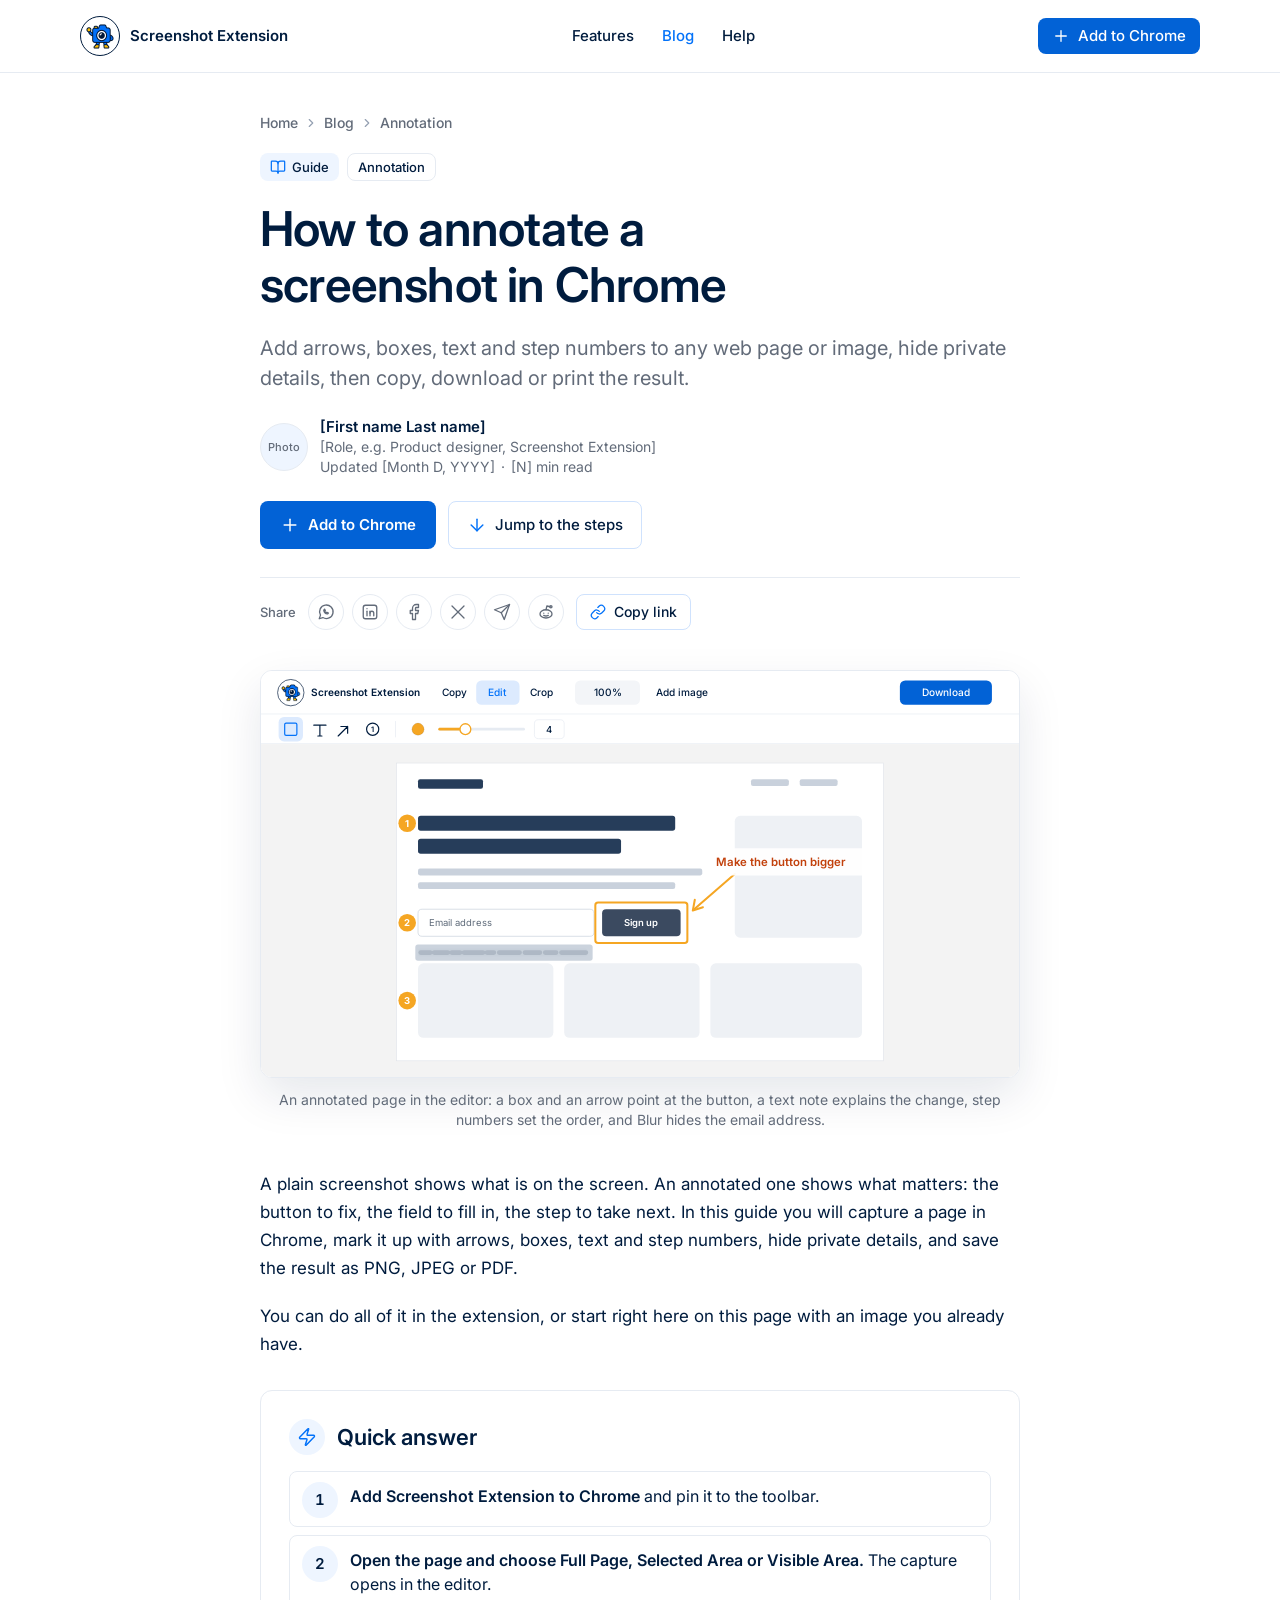
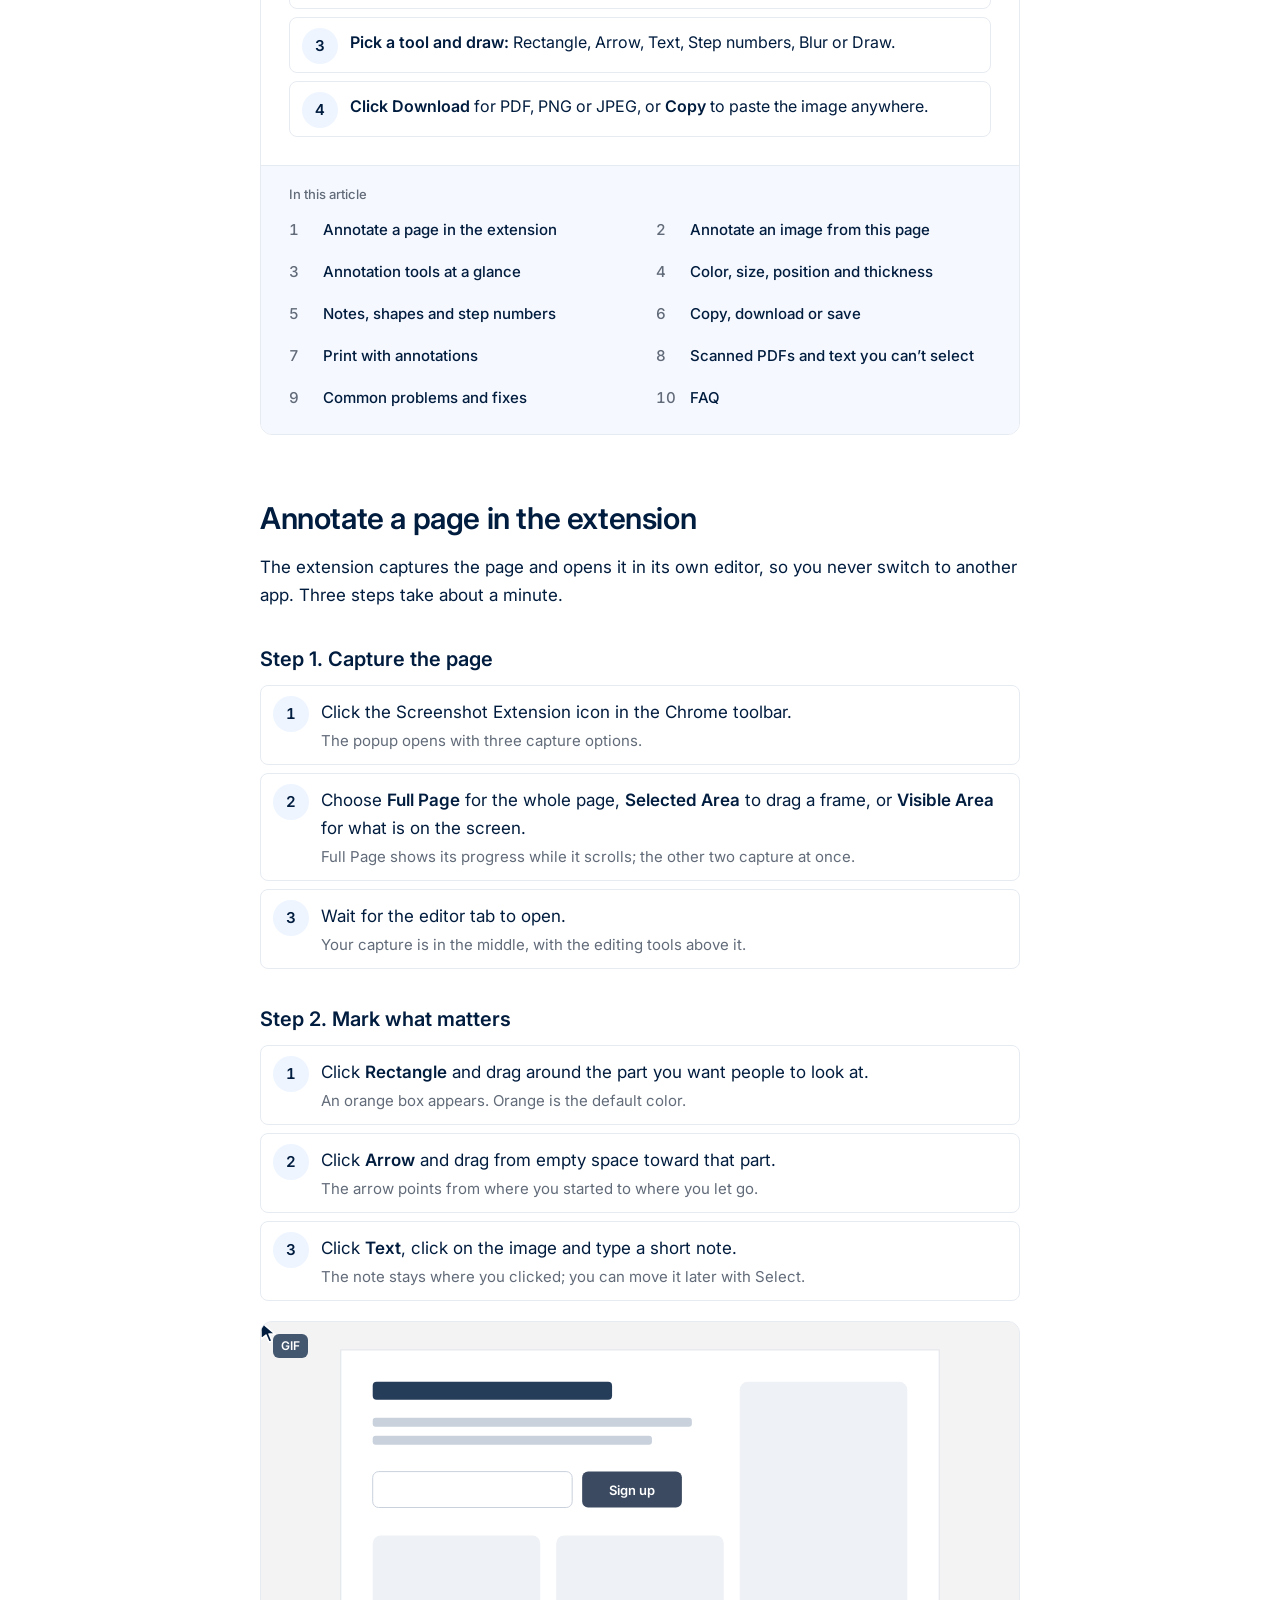
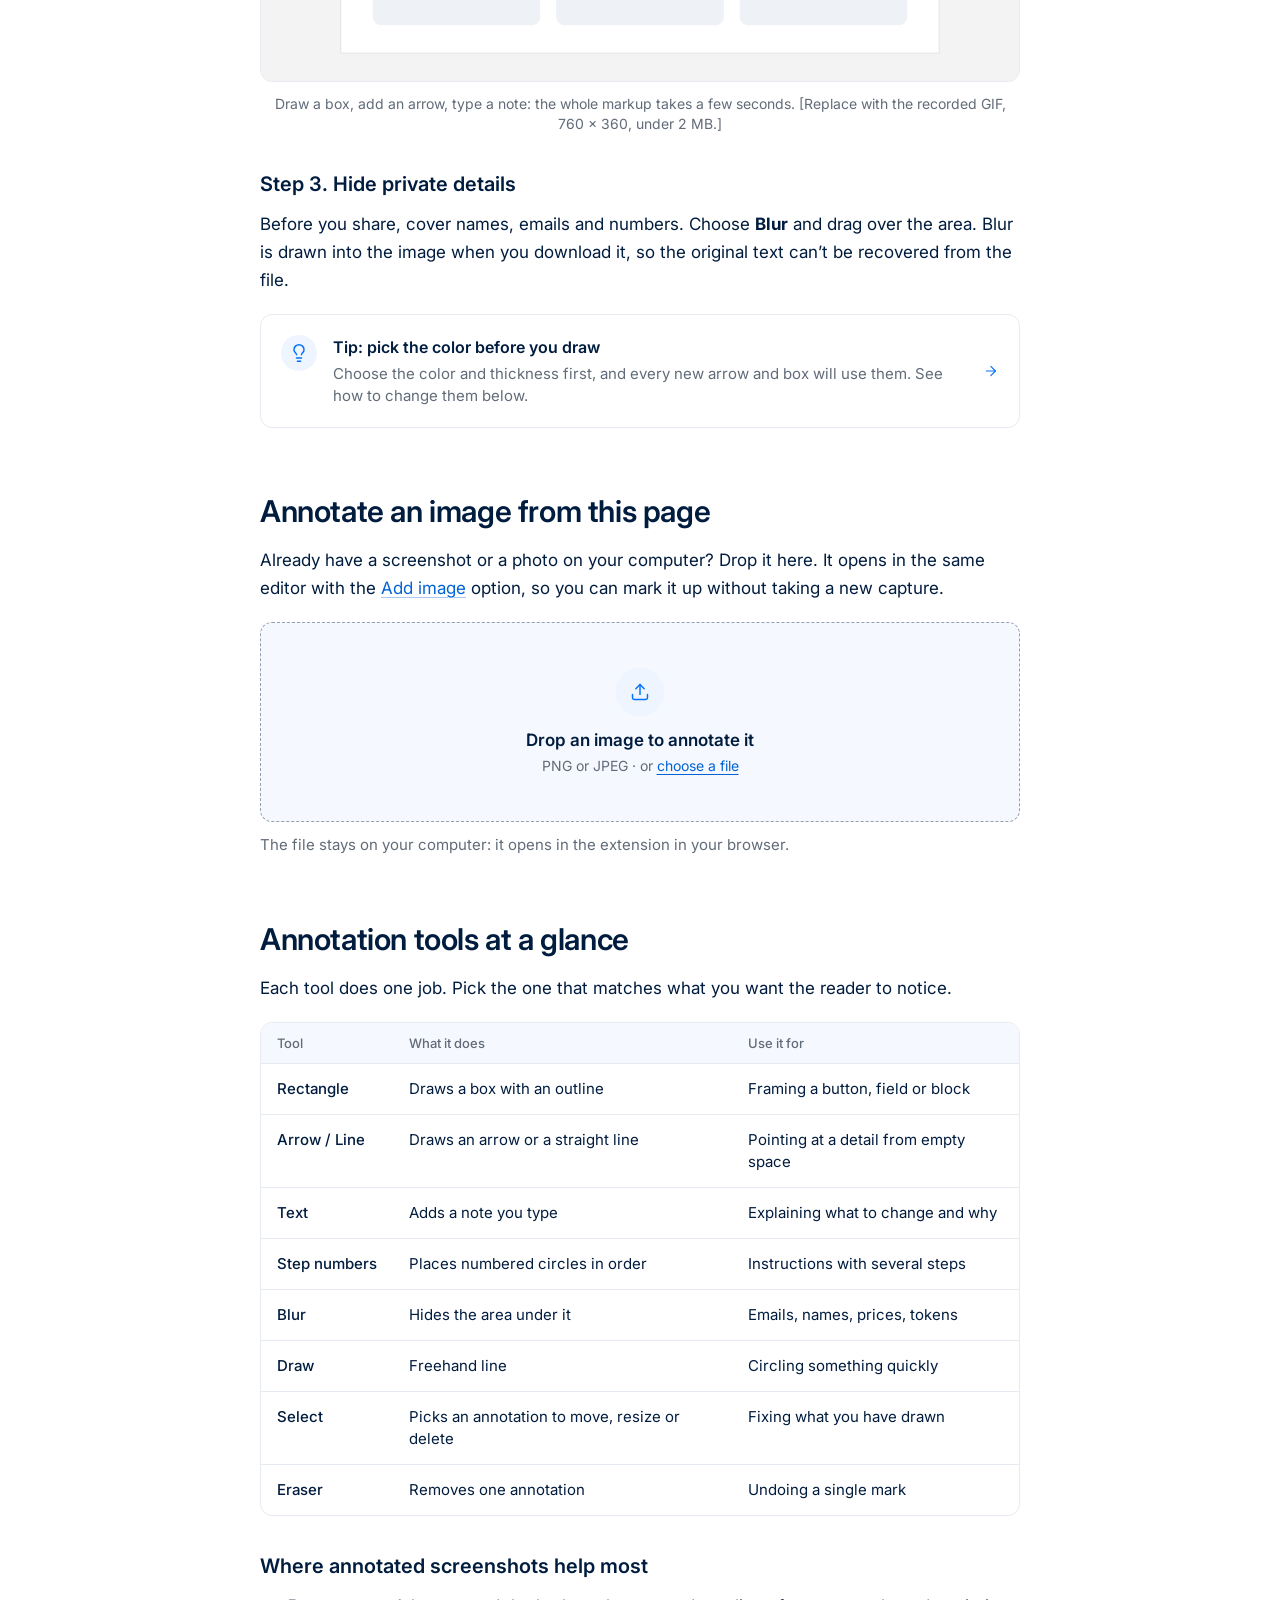
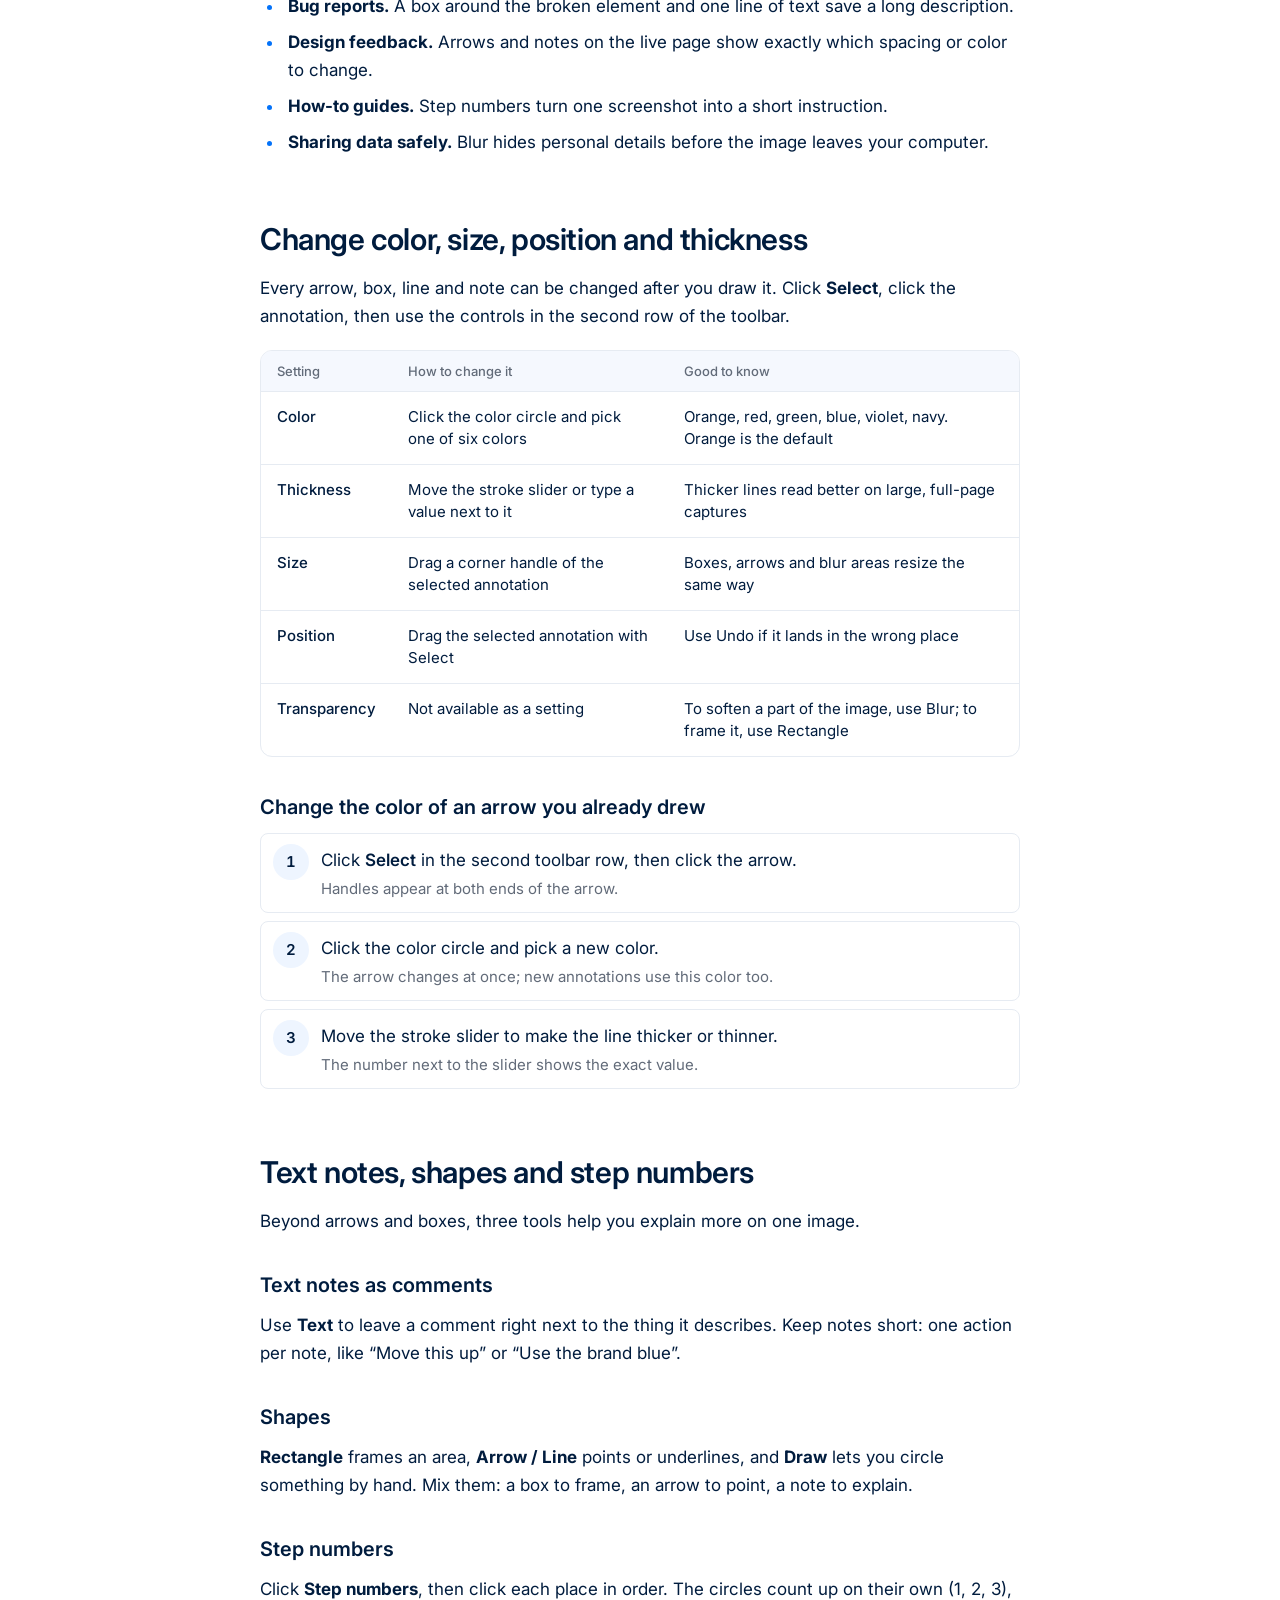
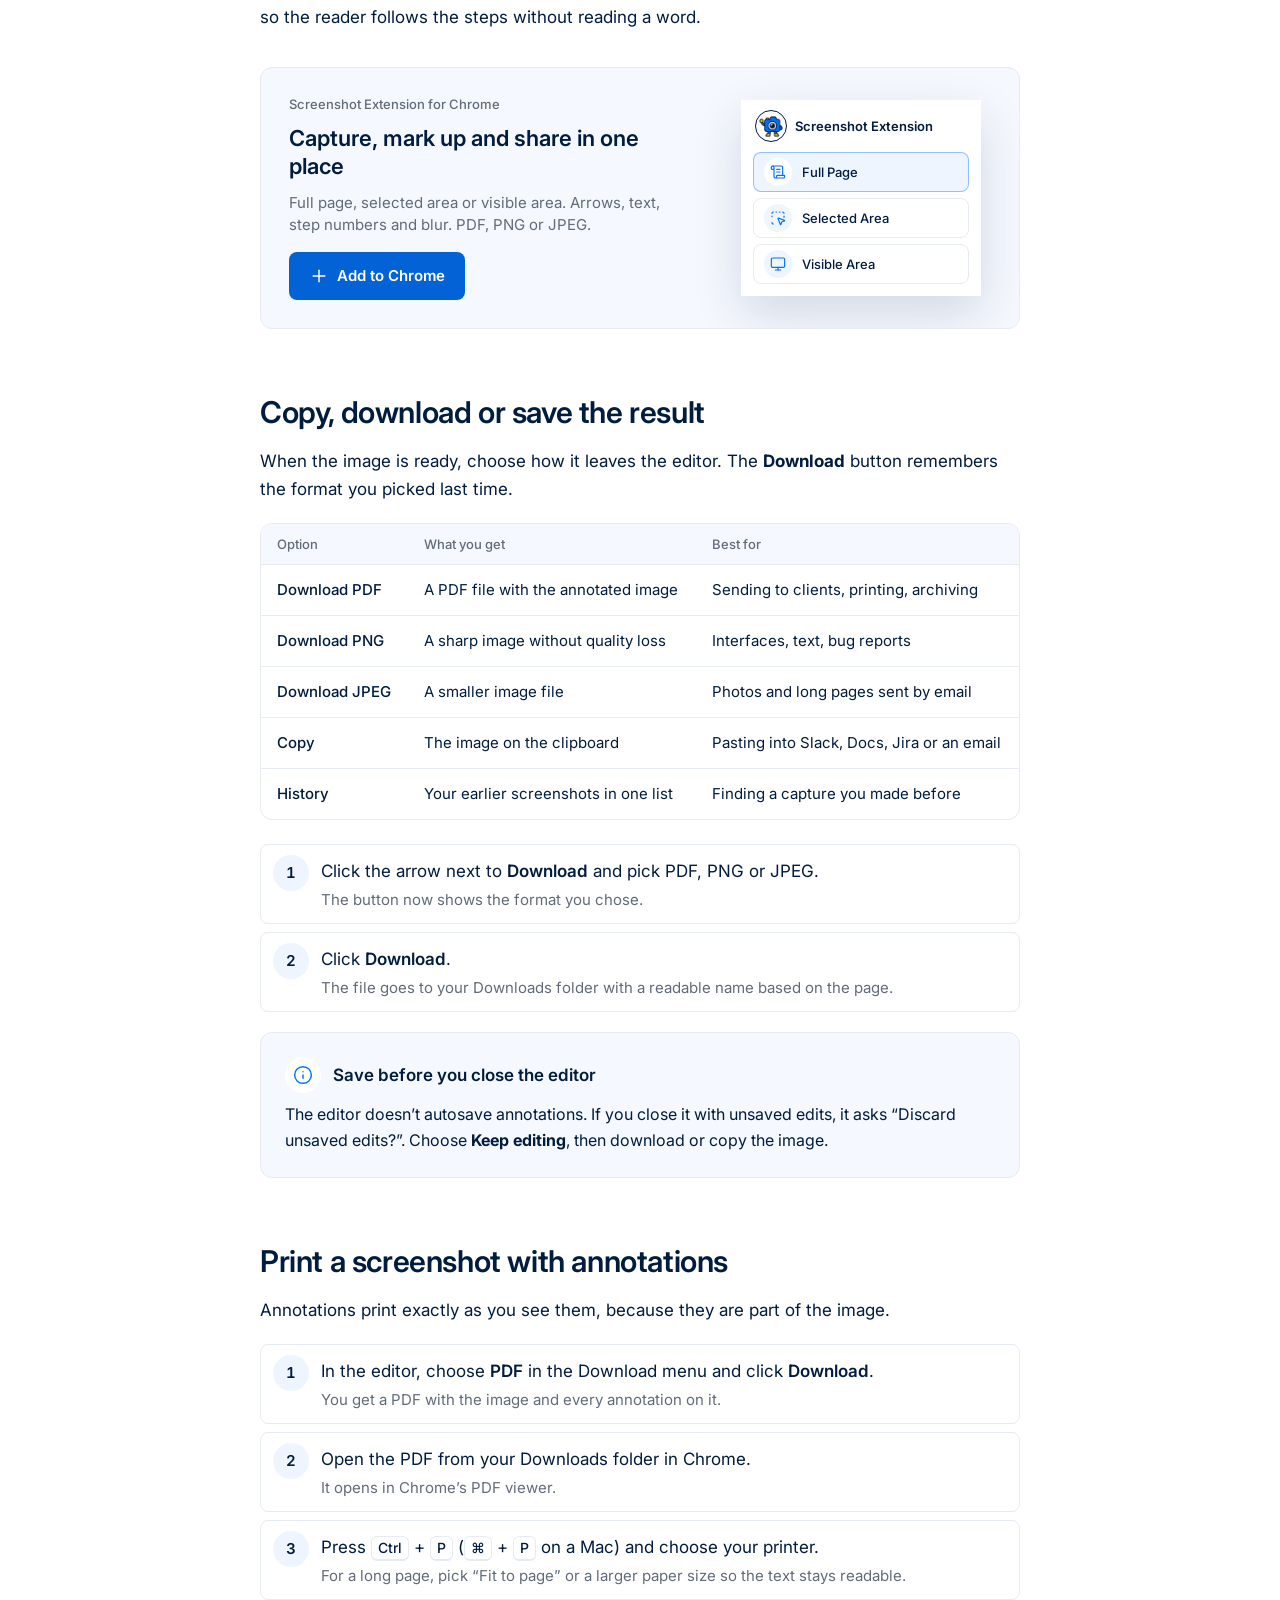
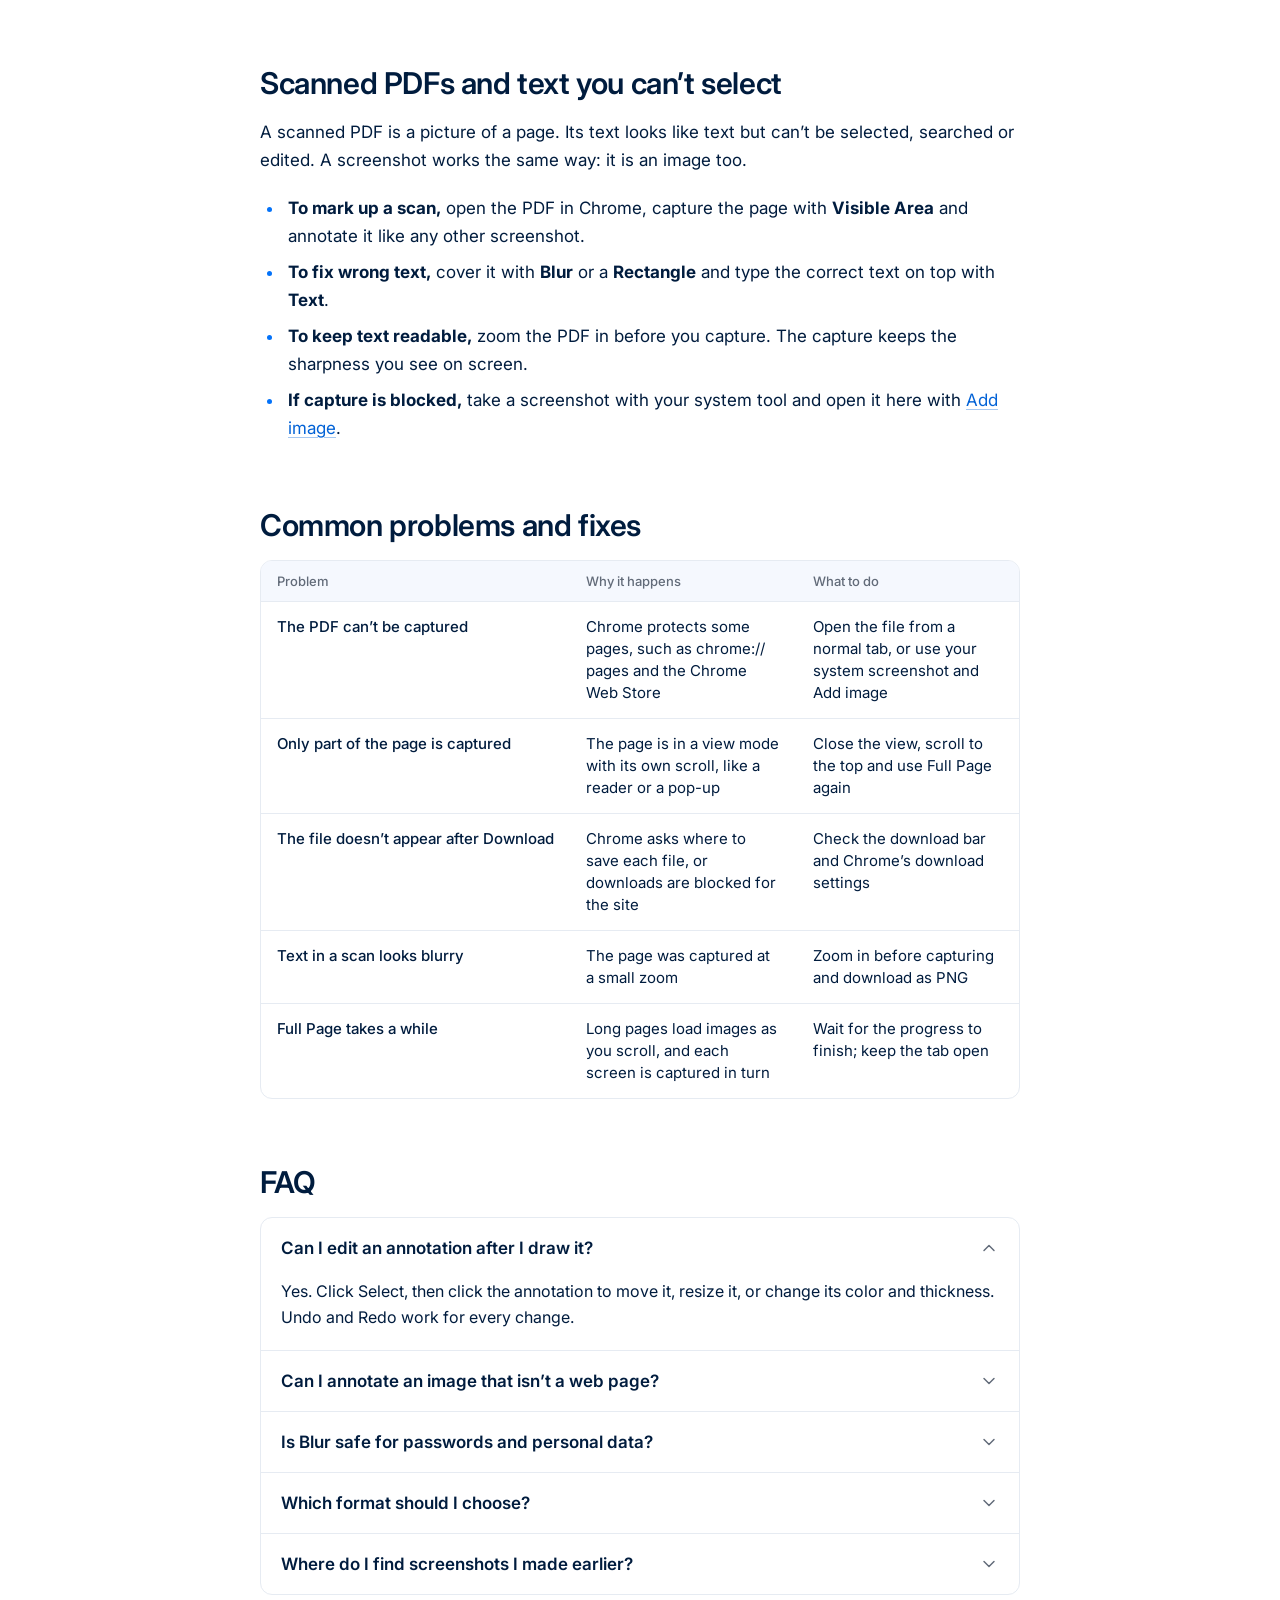
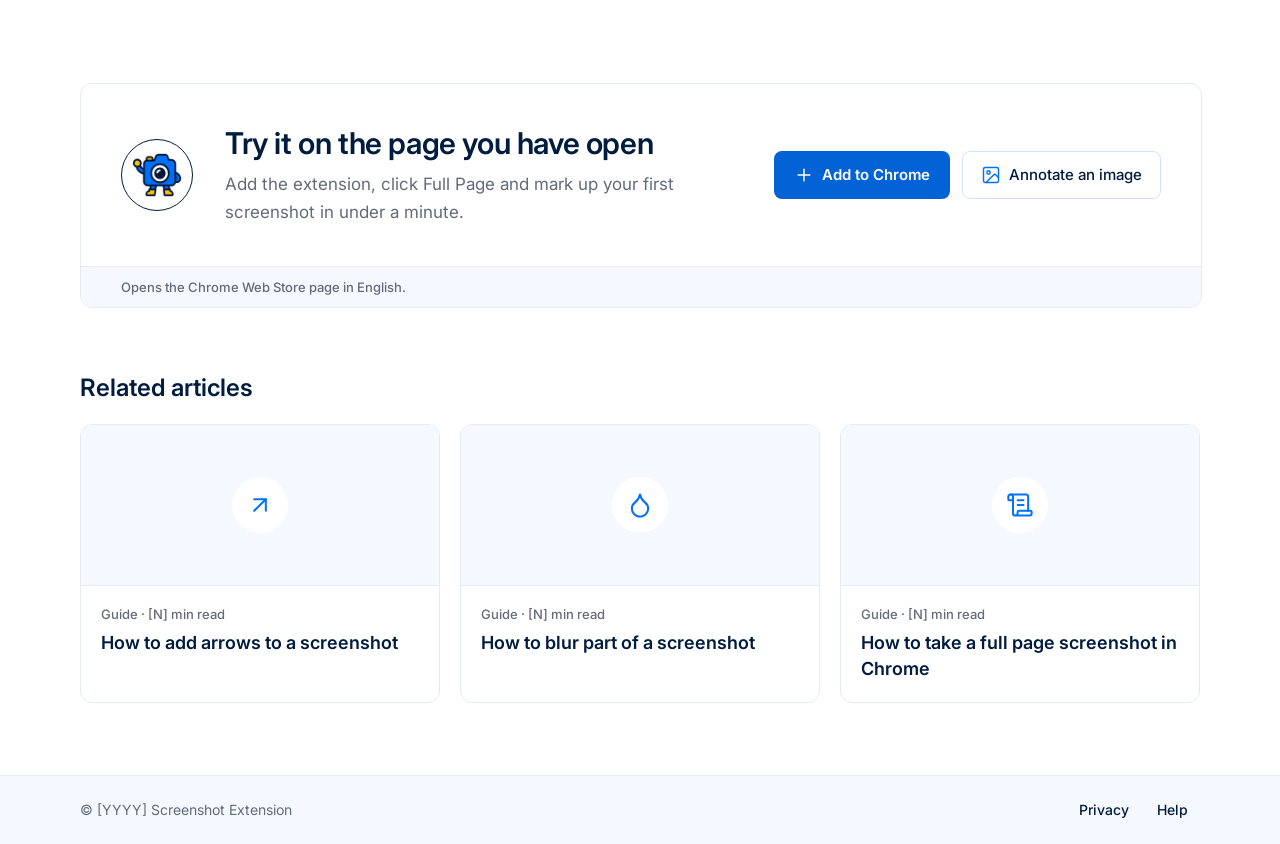
==== commit 50d1385e: "Align article hero illustration with text column" ====
--- a/article-template/index.html
+++ b/article-template/index.html
@@ -104,7 +104,7 @@
 
 <!-- Large image under H1 -->
 <div class="wrap" style="padding-bottom: 40px;">
- <figure class="wide" style="margin: 0 auto;">
+ <figure class="col" style="margin: 0 auto;">
   <div style="border: 1px solid #E6EBF2; border-radius: 12px; overflow: hidden; background: #FFFFFF; box-shadow: 0 18px 46px rgba(3,32,72,.10);">
    <svg viewBox="0 0 1120 600" style="display: block; width: 100%; height: auto;" role="img" aria-label="The Screenshot Extension editor with a web page annotated: an orange box around a button, an arrow, a text note, three step numbers and a blurred email address" font-family="Inter, system-ui, sans-serif">
     <rect width="1120" height="600" fill="#FFFFFF"></rect>
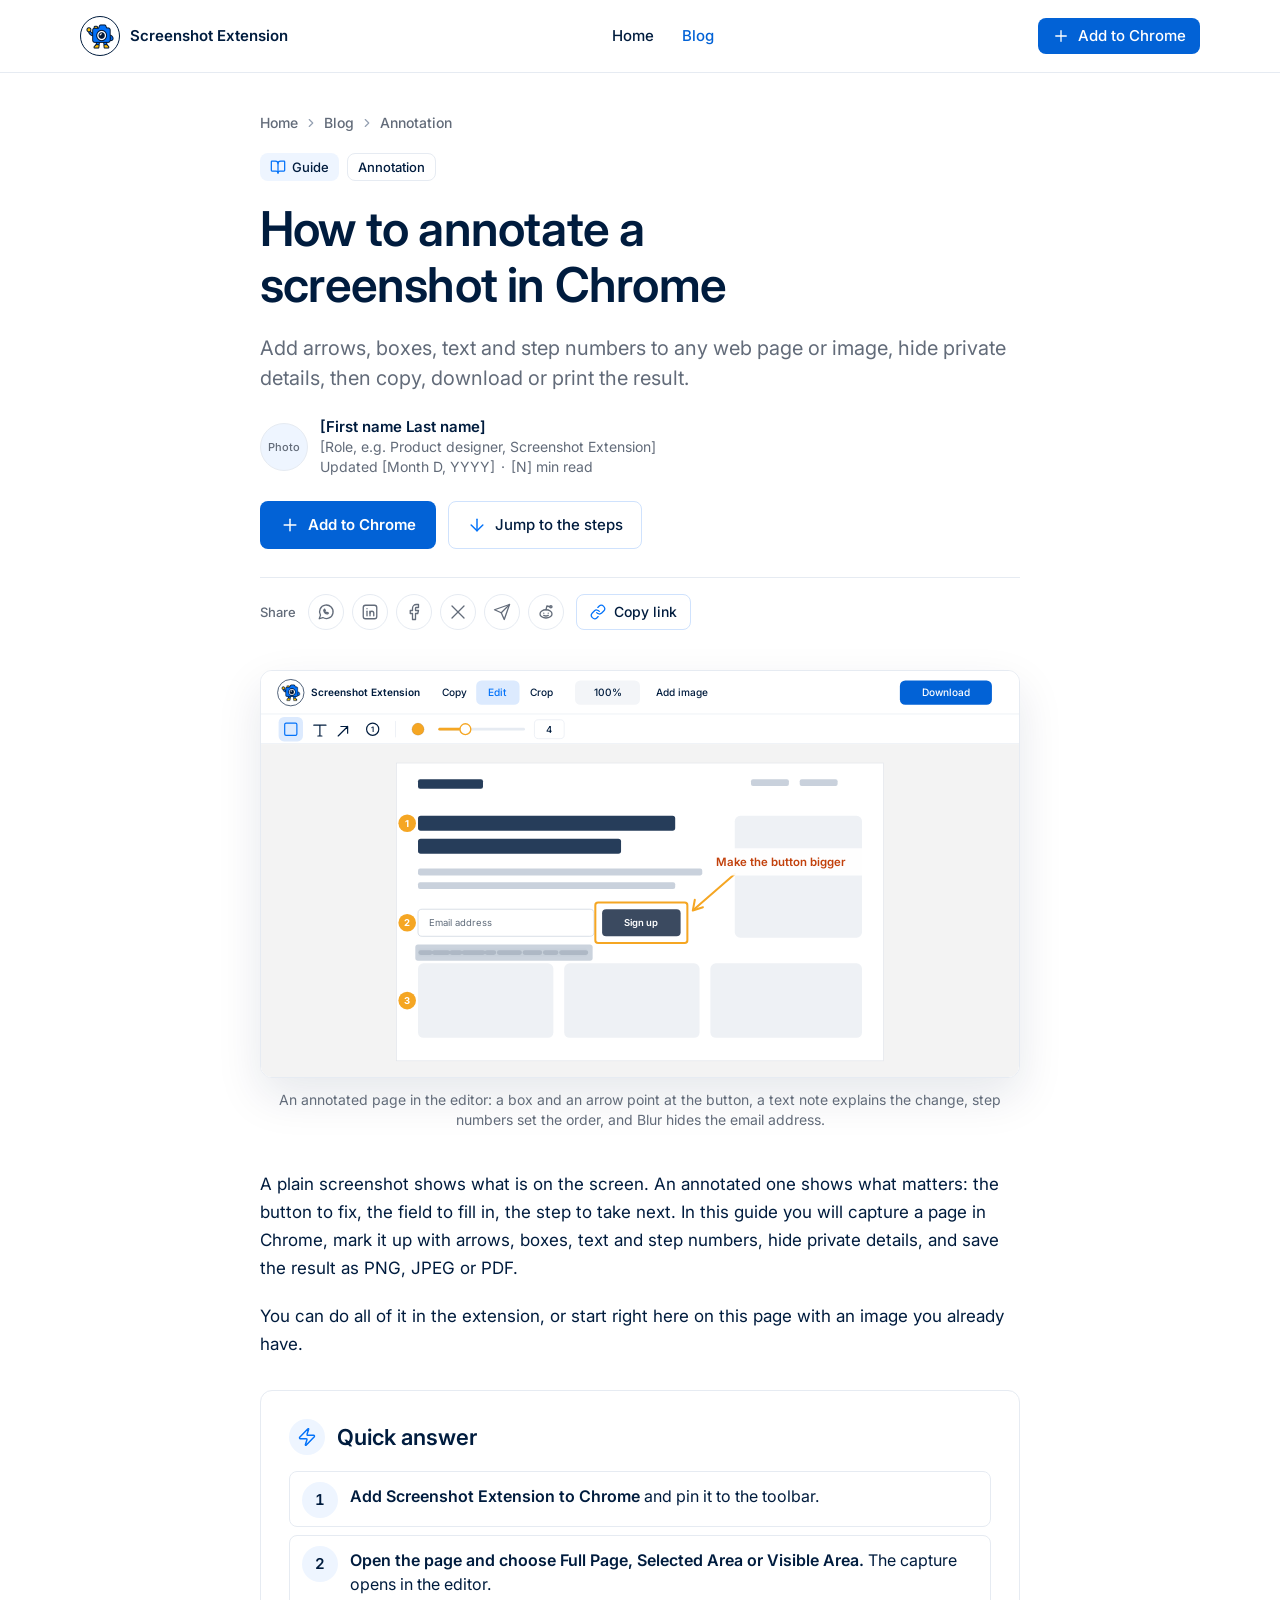
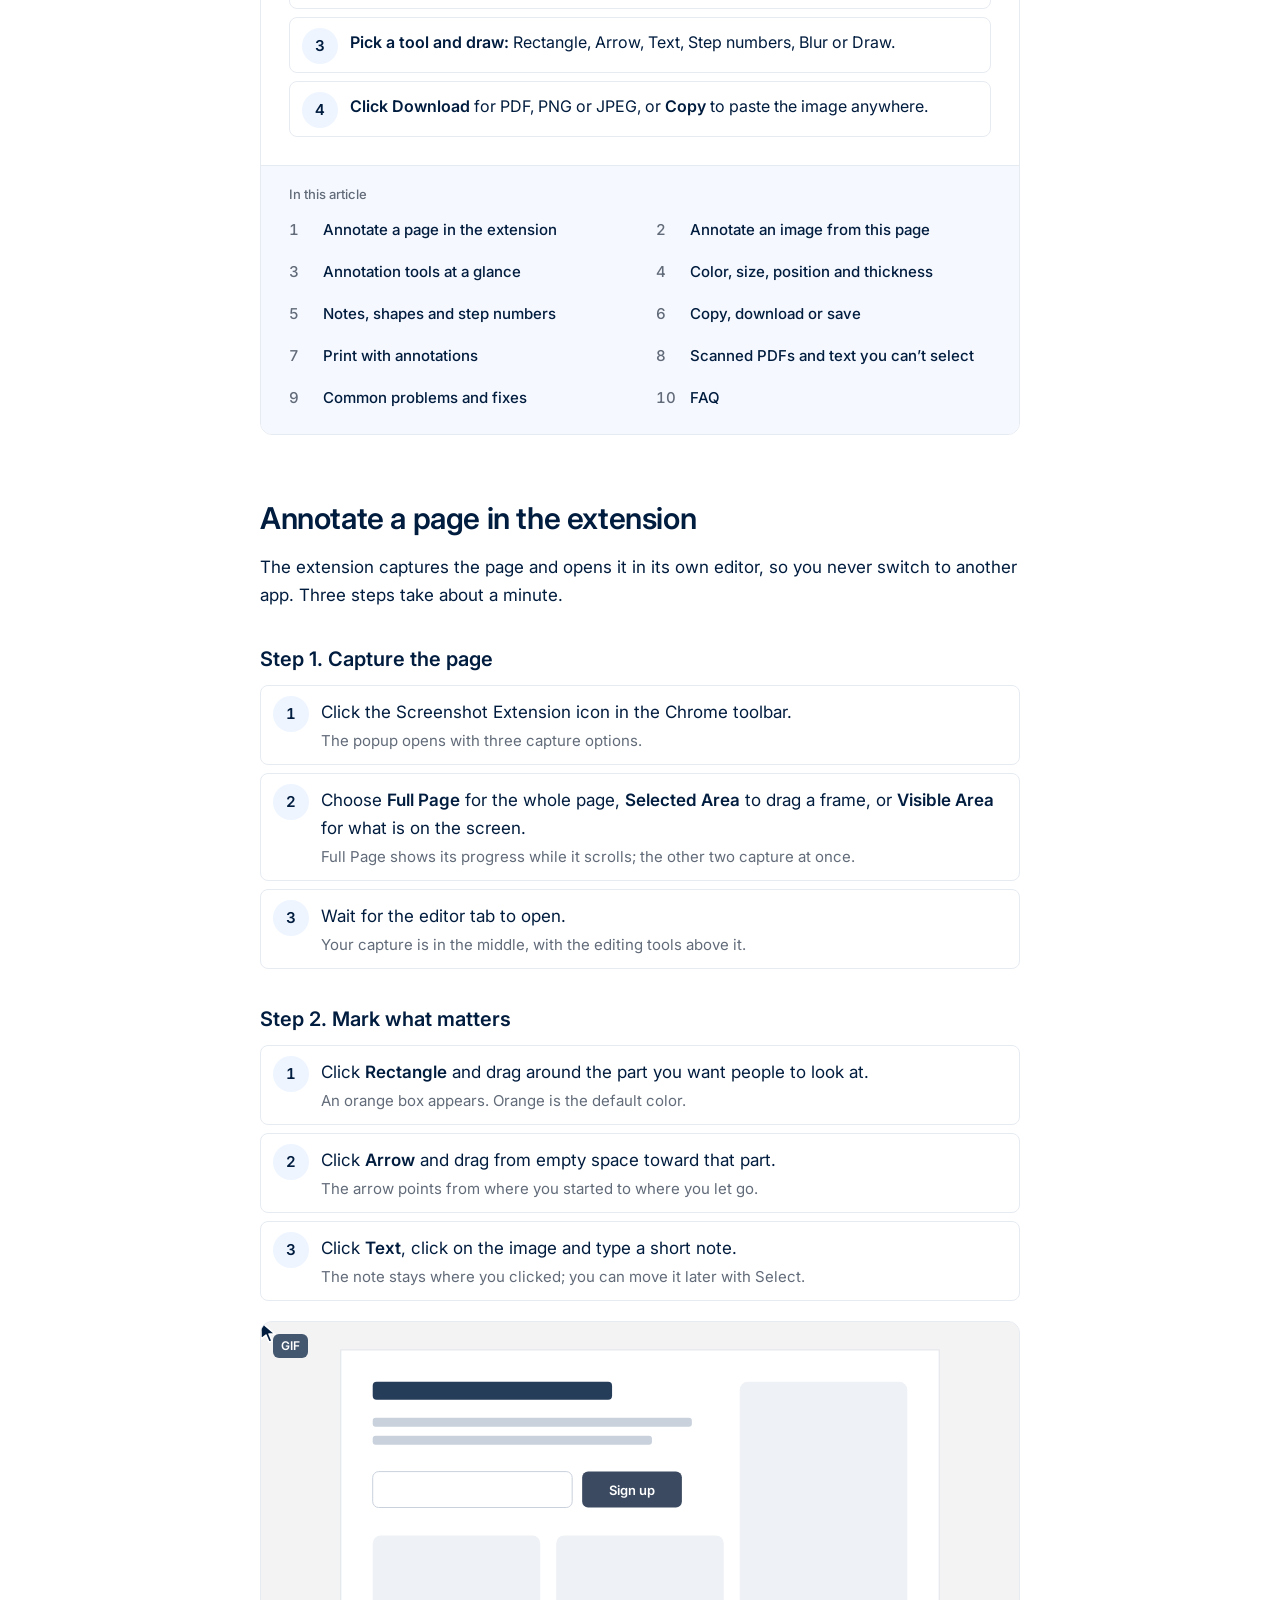
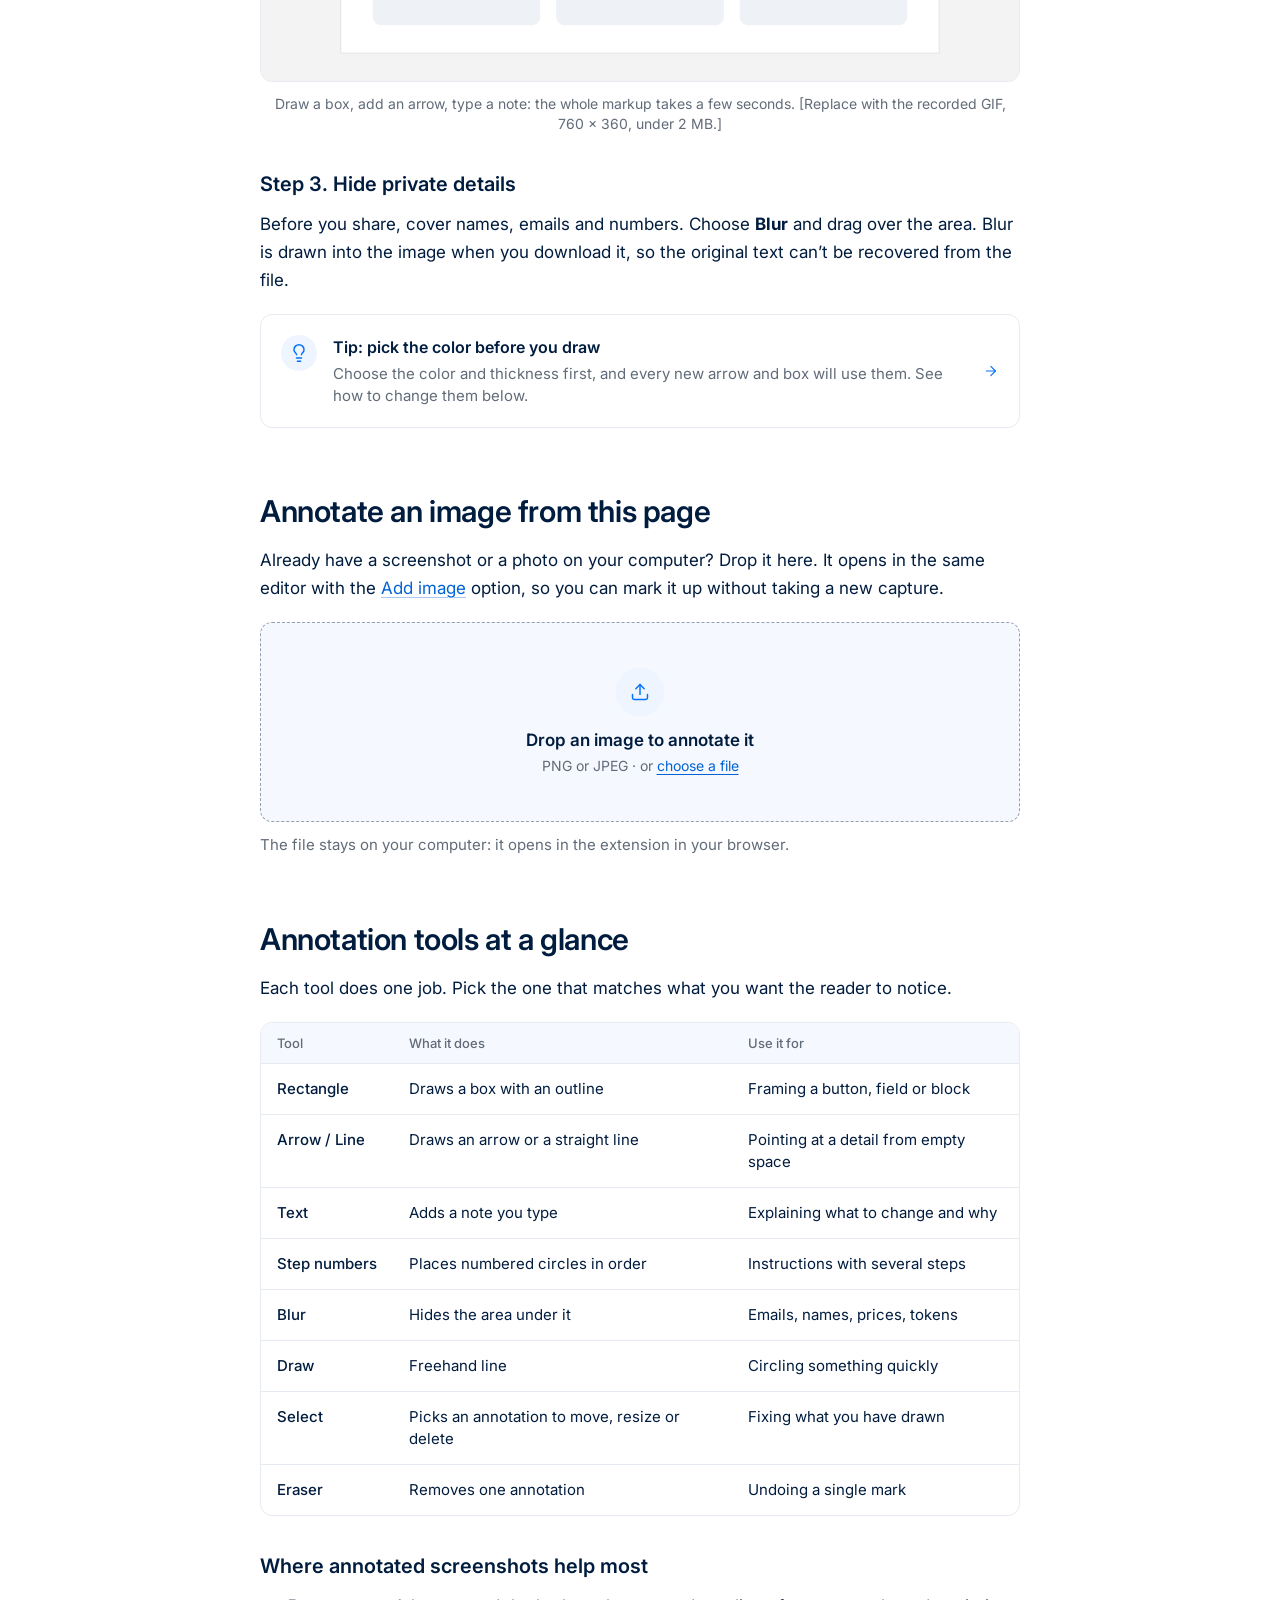
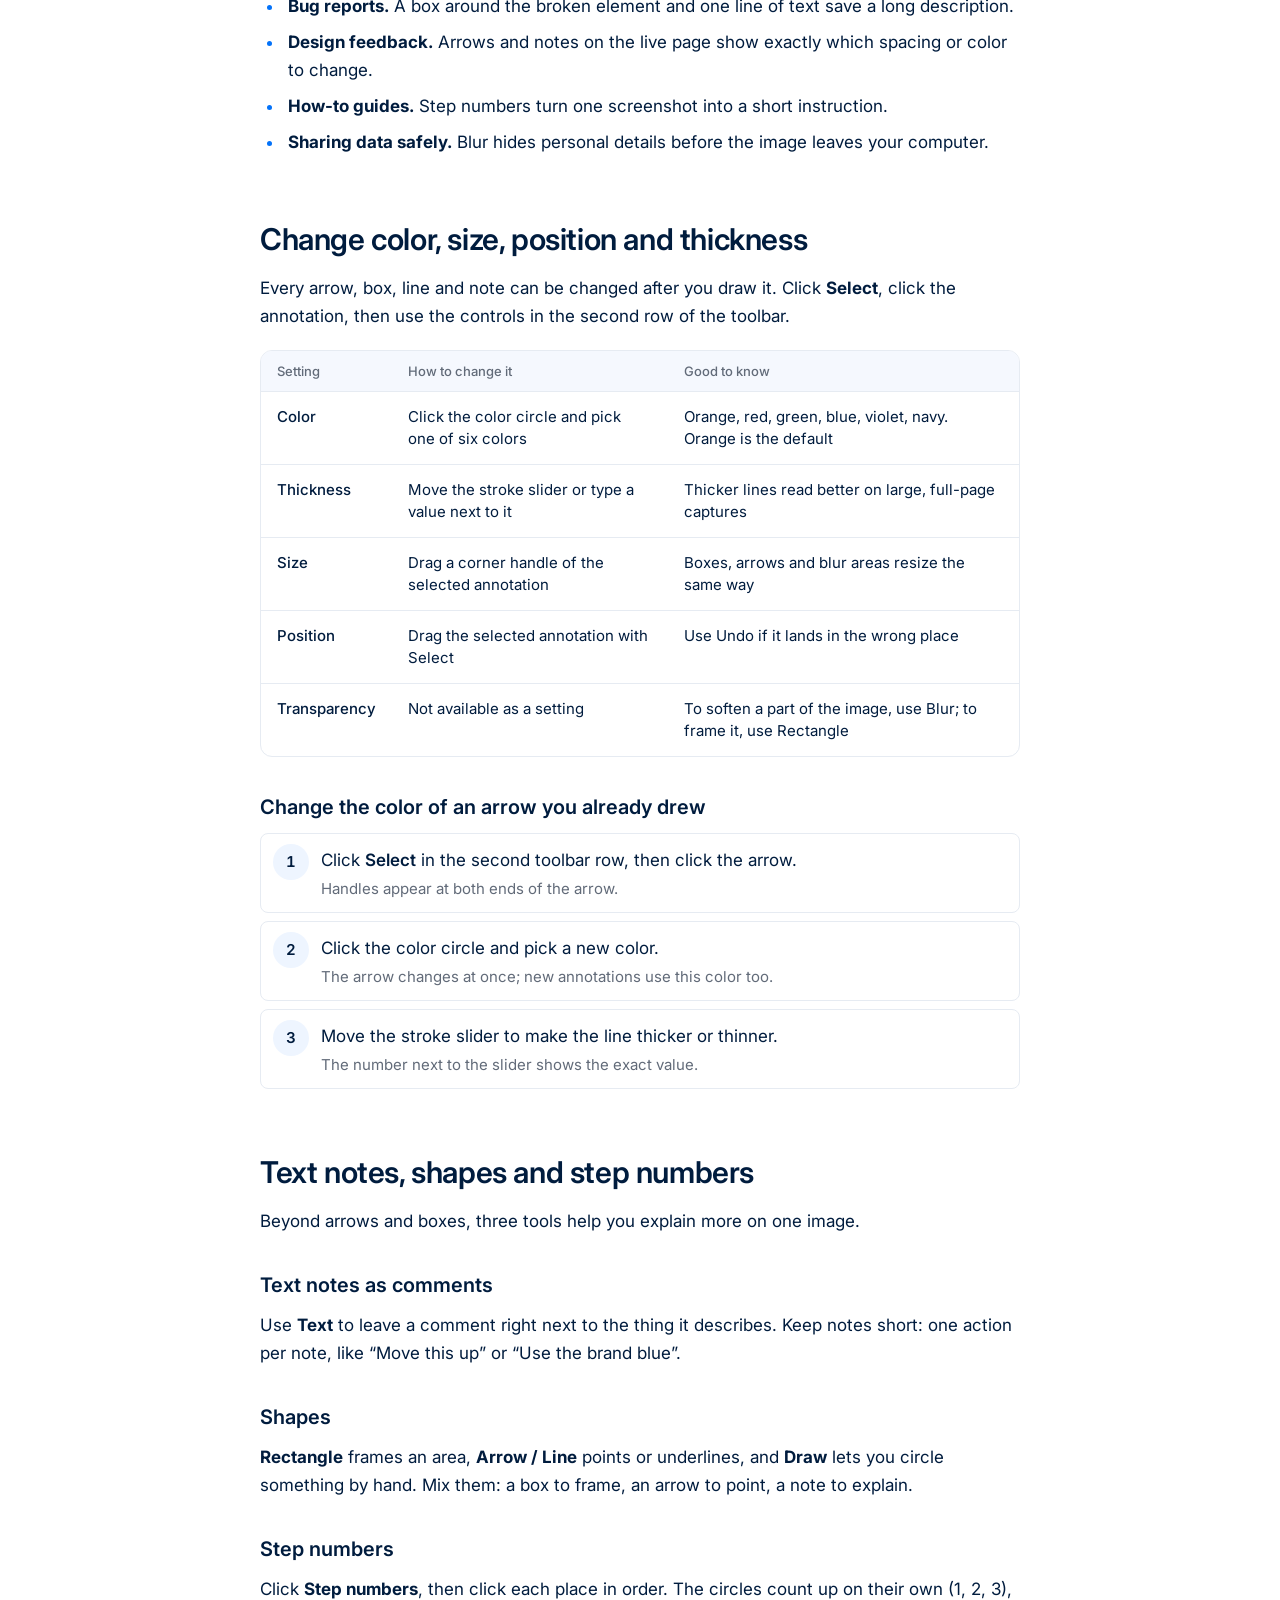
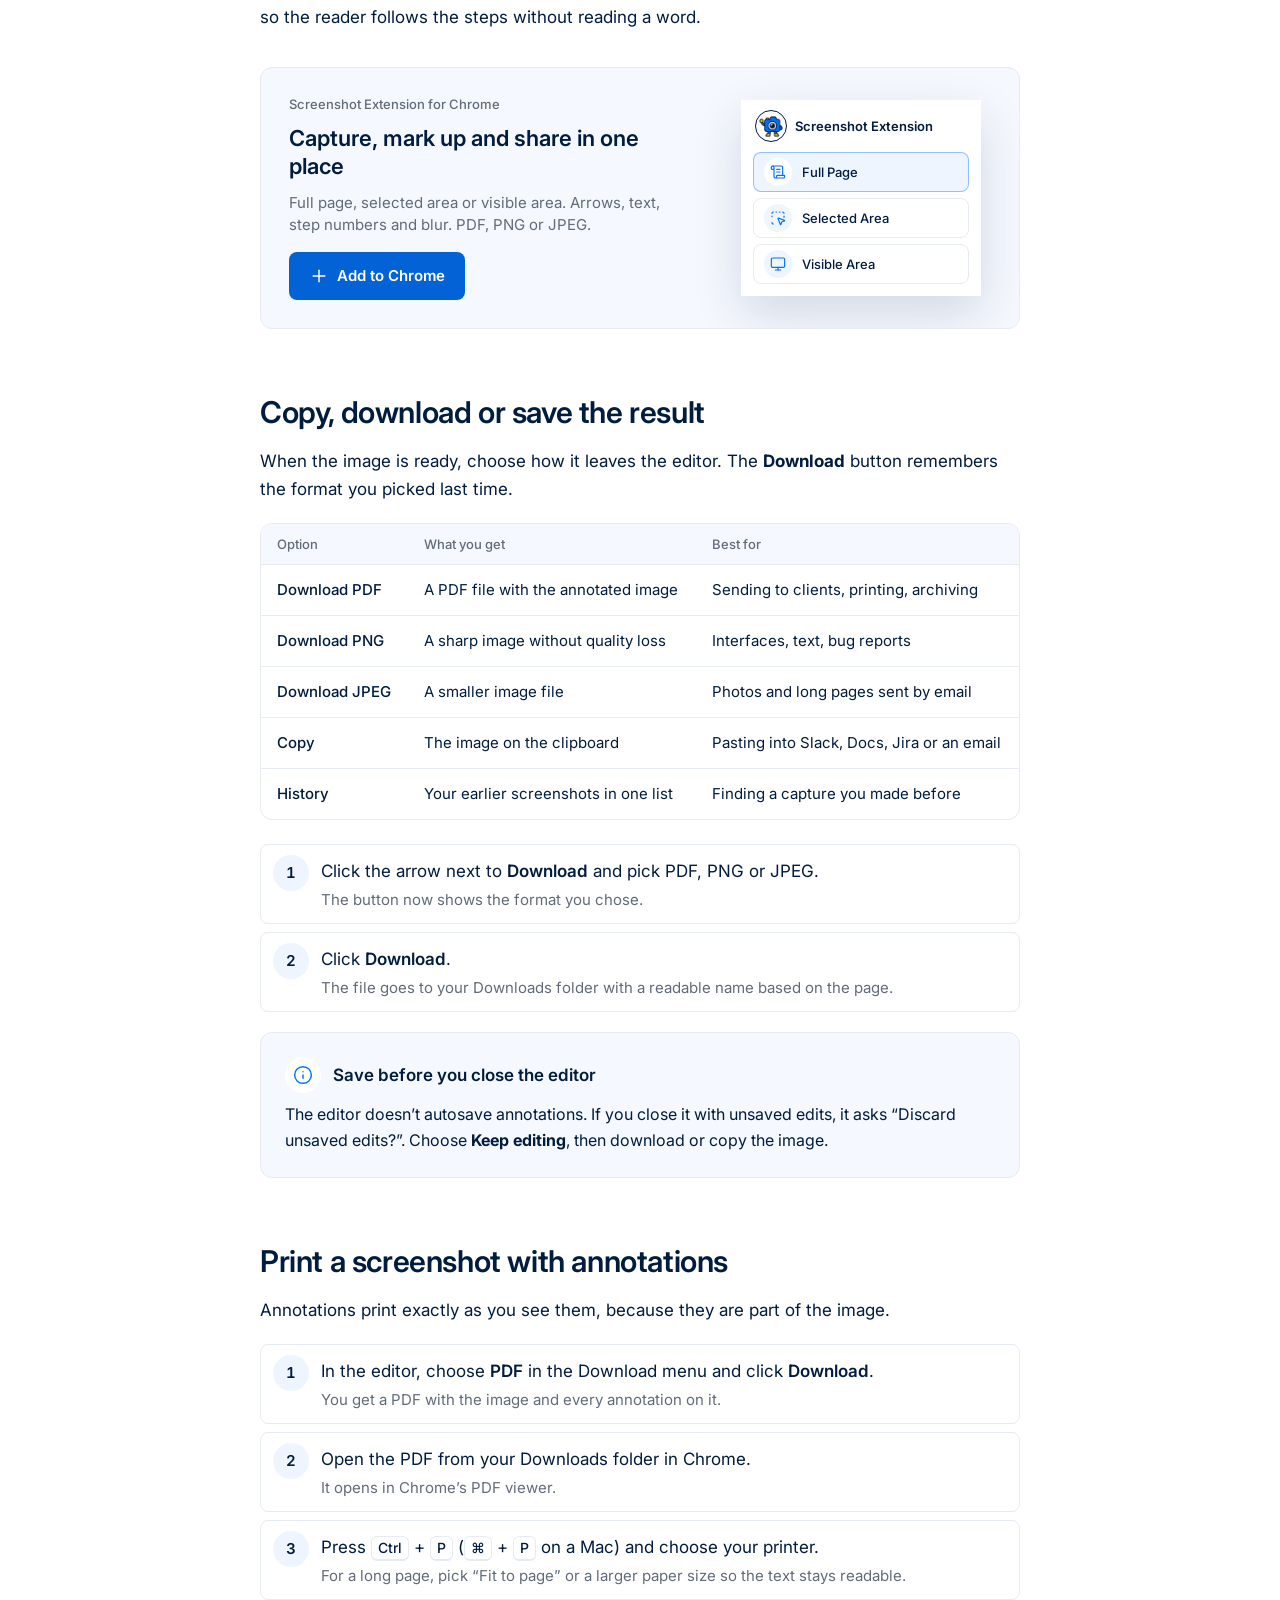
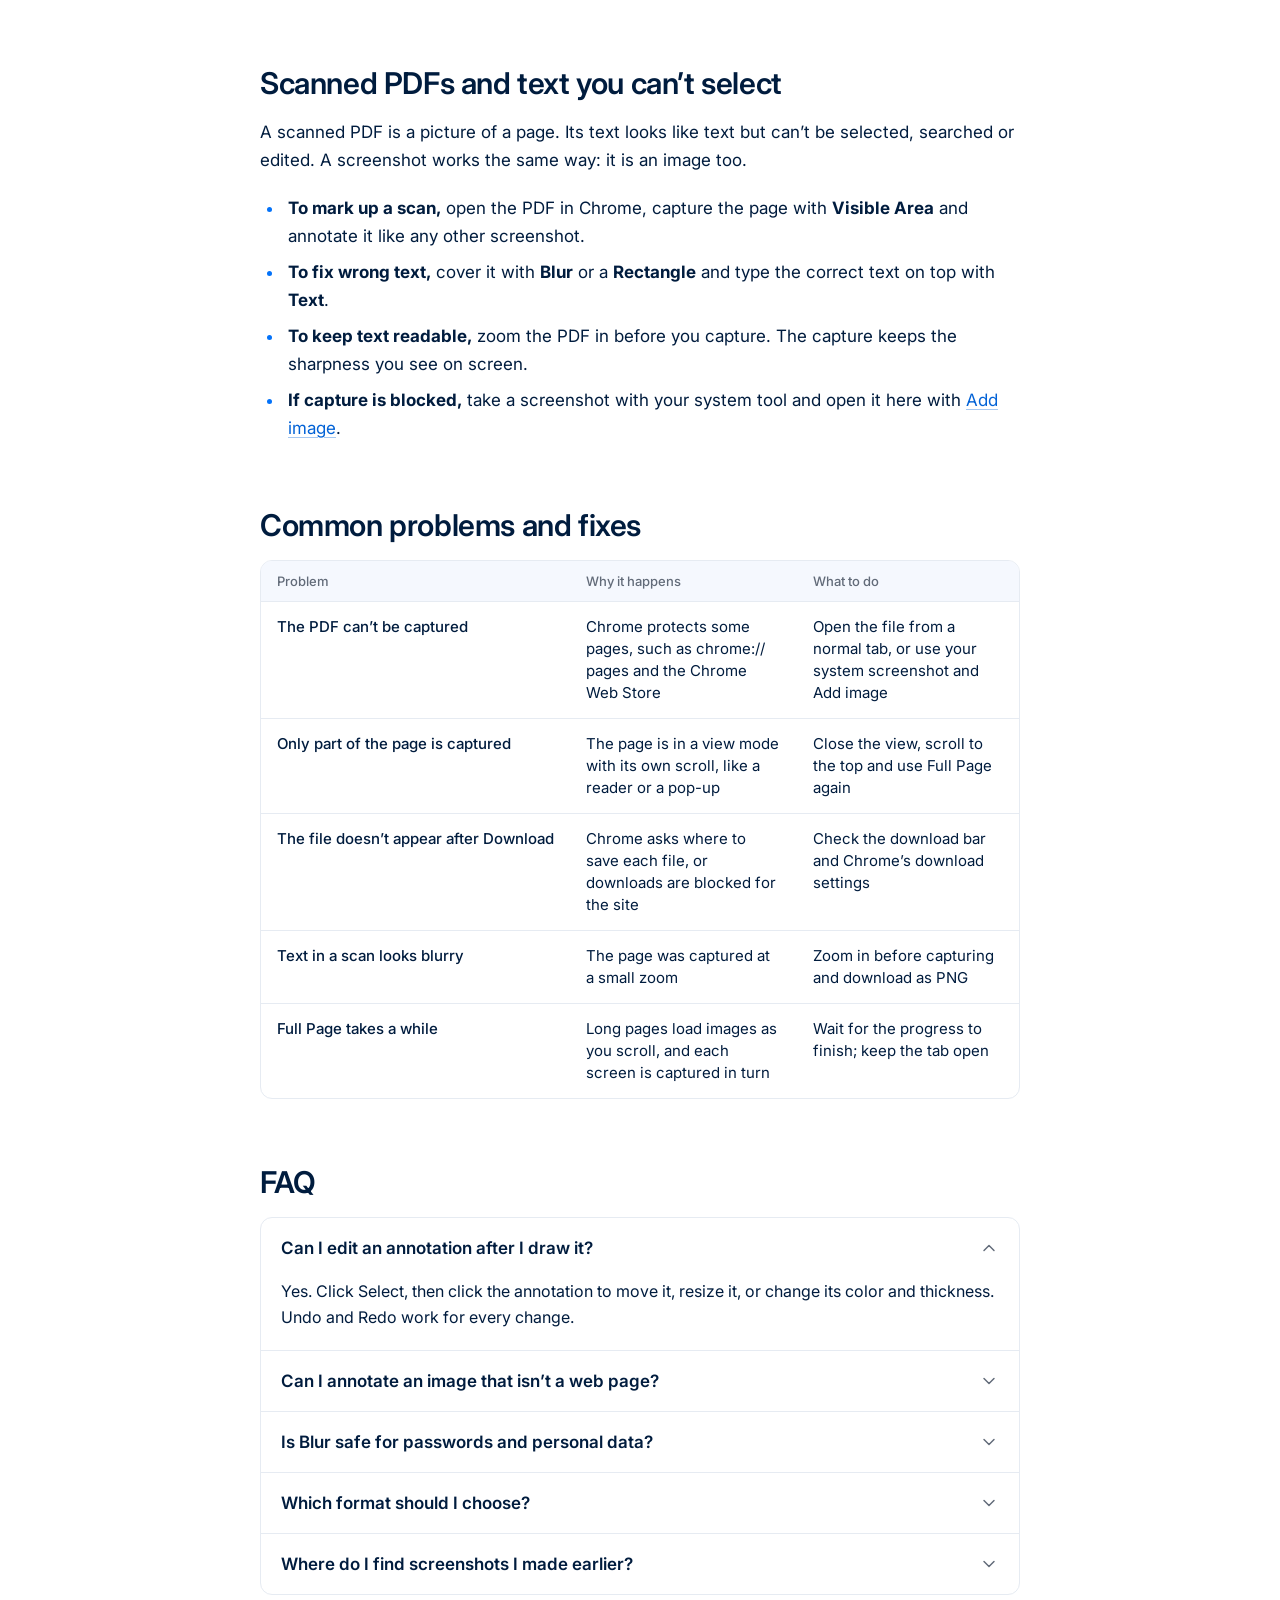
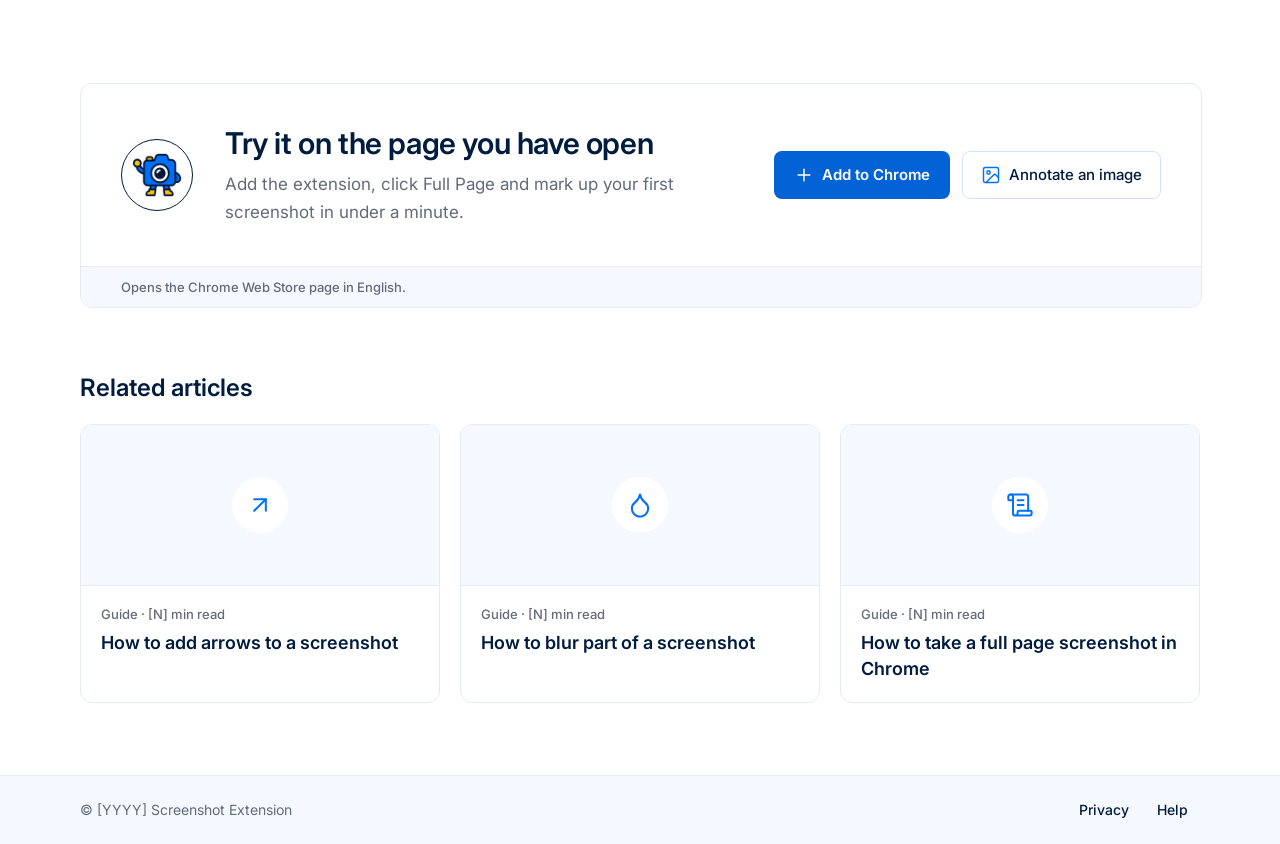
==== commit 269af310: "Connect Blog navigation and refine article listing" ====
--- a/article-template/index.html
+++ b/article-template/index.html
@@ -19,14 +19,13 @@
 <!-- ============ SITE HEADER ============ -->
 <header style="border-bottom: 1px solid #E6EBF2; background: #FFFFFF;">
  <div class="wrap" style="height: 72px; display: flex; align-items: center; justify-content: space-between; gap: 16px;">
-  <a href="#" style="display: flex; align-items: center; gap: 10px;" aria-label="Screenshot Extension home">
+  <a href="/" style="display: flex; align-items: center; gap: 10px;" aria-label="Screenshot Extension home">
    <span style="width: 40px; height: 40px; flex-shrink: 0; display: grid; place-items: center; border: 1px solid #001C3E; border-radius: 50%; box-sizing: border-box;"><img src="assets/mascot.png" alt="" style="width: 28px; height: 25px; object-fit: contain; display: block;"></span>
-   <span class="hide-xs" style="font-weight: 600; font-size: 15px; line-height: 20px; color: #001C3E; white-space: nowrap;">Screenshot Extension</span>
+   <span class="hide-sm" style="font-weight: 600; font-size: 15px; line-height: 20px; color: #001C3E; white-space: nowrap;">Screenshot Extension</span>
   </a>
-  <nav aria-label="Site" class="hide-sm" style="display: flex; align-items: center; gap: 4px;">
-   <a class="nav-link" href="#">Features</a>
-   <a class="nav-link" href="#" aria-current="page" style="color: #0372F9;">Blog</a>
-   <a class="nav-link" href="#">Help</a>
+  <nav aria-label="Site" style="display: flex; align-items: center; gap: 4px;">
+   <a class="nav-link hide-sm" href="/">Home</a>
+   <a class="nav-link" href="/blog/" style="color: #0262D6;">Blog</a>
   </nav>
   <a class="btn-primary sm" href="https://chromewebstore.google.com/detail/screenshot-extension/mfinafjkbligcjbccappofiadgelfnbb?hl=en">
    <svg width="18" height="18" viewBox="0 0 24 24" fill="none" stroke="currentColor" stroke-width="1.75" stroke-linecap="round" stroke-linejoin="round" aria-hidden="true"><path d="M5 12h14"></path><path d="M12 5v14"></path></svg>
@@ -45,9 +44,9 @@
 
    <nav aria-label="Breadcrumb">
     <ol style="margin: 0; padding: 0; list-style: none; display: flex; flex-wrap: wrap; align-items: center; gap: 6px; font-size: 14px; line-height: 20px; font-weight: 500; color: #626B79;">
-     <li><a href="#" style="color: #626B79;">Home</a></li>
+     <li><a href="/" style="color: #626B79;">Home</a></li>
      <li aria-hidden="true" style="display: flex;"><svg width="14" height="14" viewBox="0 0 24 24" fill="none" stroke="#94A0B2" stroke-width="2" stroke-linecap="round" stroke-linejoin="round"><path d="m9 18 6-6-6-6"></path></svg></li>
-     <li><a href="#" style="color: #626B79;">Blog</a></li>
+     <li><a href="/blog/" style="color: #626B79;">Blog</a></li>
      <li aria-hidden="true" style="display: flex;"><svg width="14" height="14" viewBox="0 0 24 24" fill="none" stroke="#94A0B2" stroke-width="2" stroke-linecap="round" stroke-linejoin="round"><path d="m9 18 6-6-6-6"></path></svg></li>
      <li><a href="#" style="color: #626B79;">Annotation</a></li>
     </ol>
--- a/article-template/styles.css
+++ b/article-template/styles.css
@@ -98,4 +98,6 @@
 }
 
 .drop-idle,.drop-done{display:flex;flex-direction:column;gap:4px;align-items:center}
+.drop-done{max-width:100%}
+.drop-file{max-width:100%;overflow-wrap:anywhere}
 [hidden]{display:none!important}
